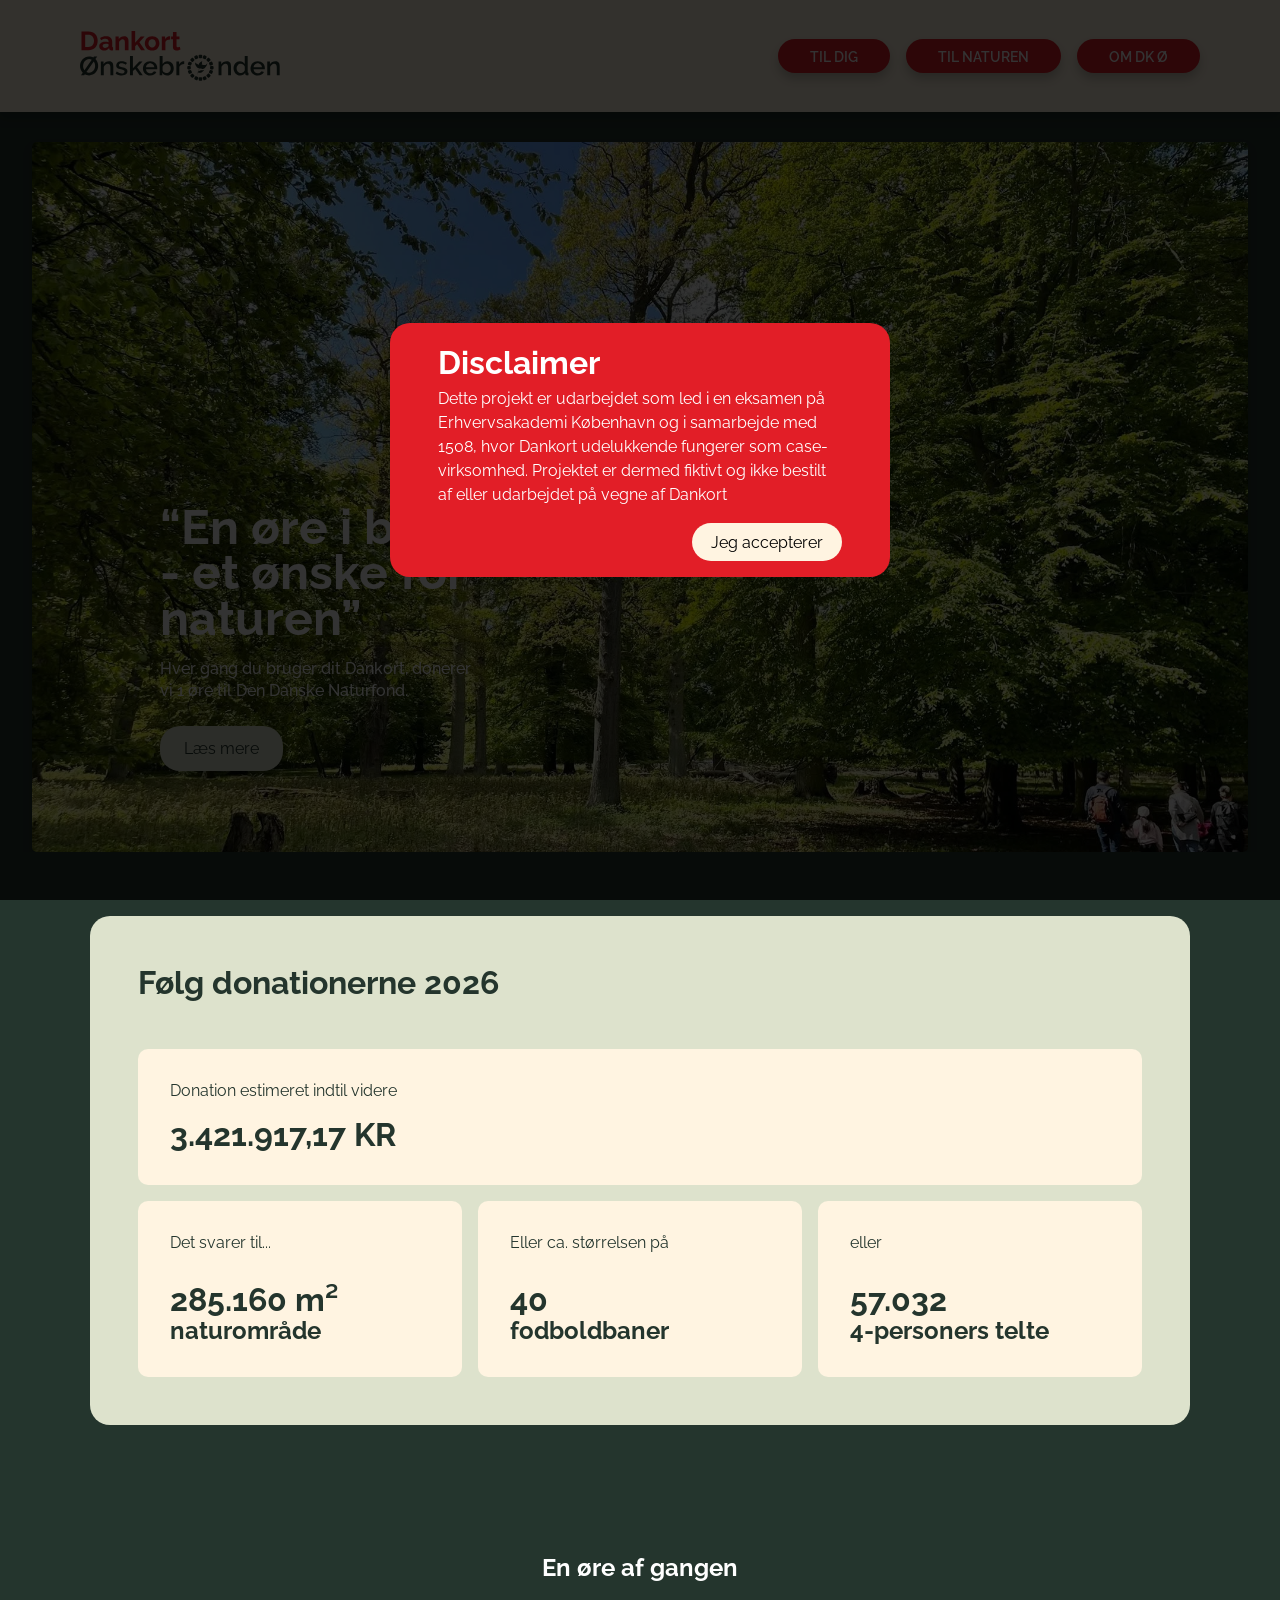
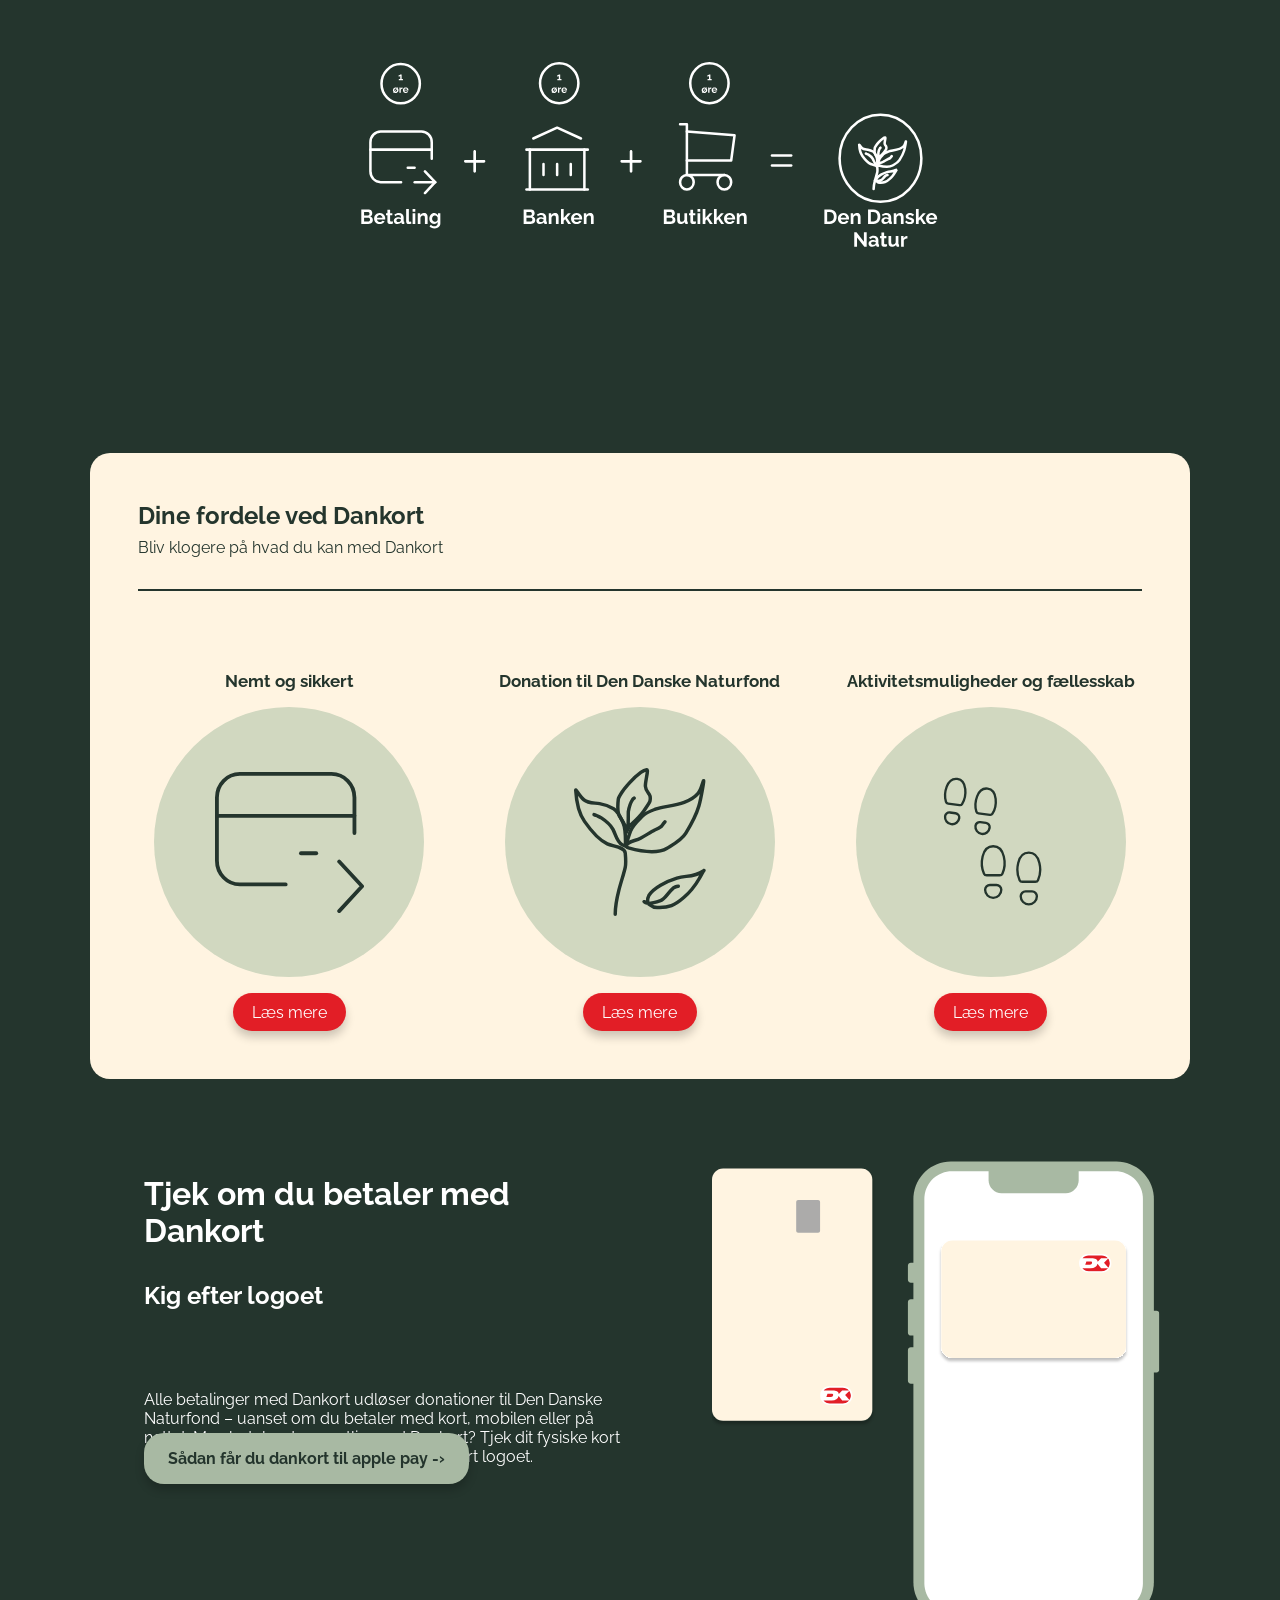
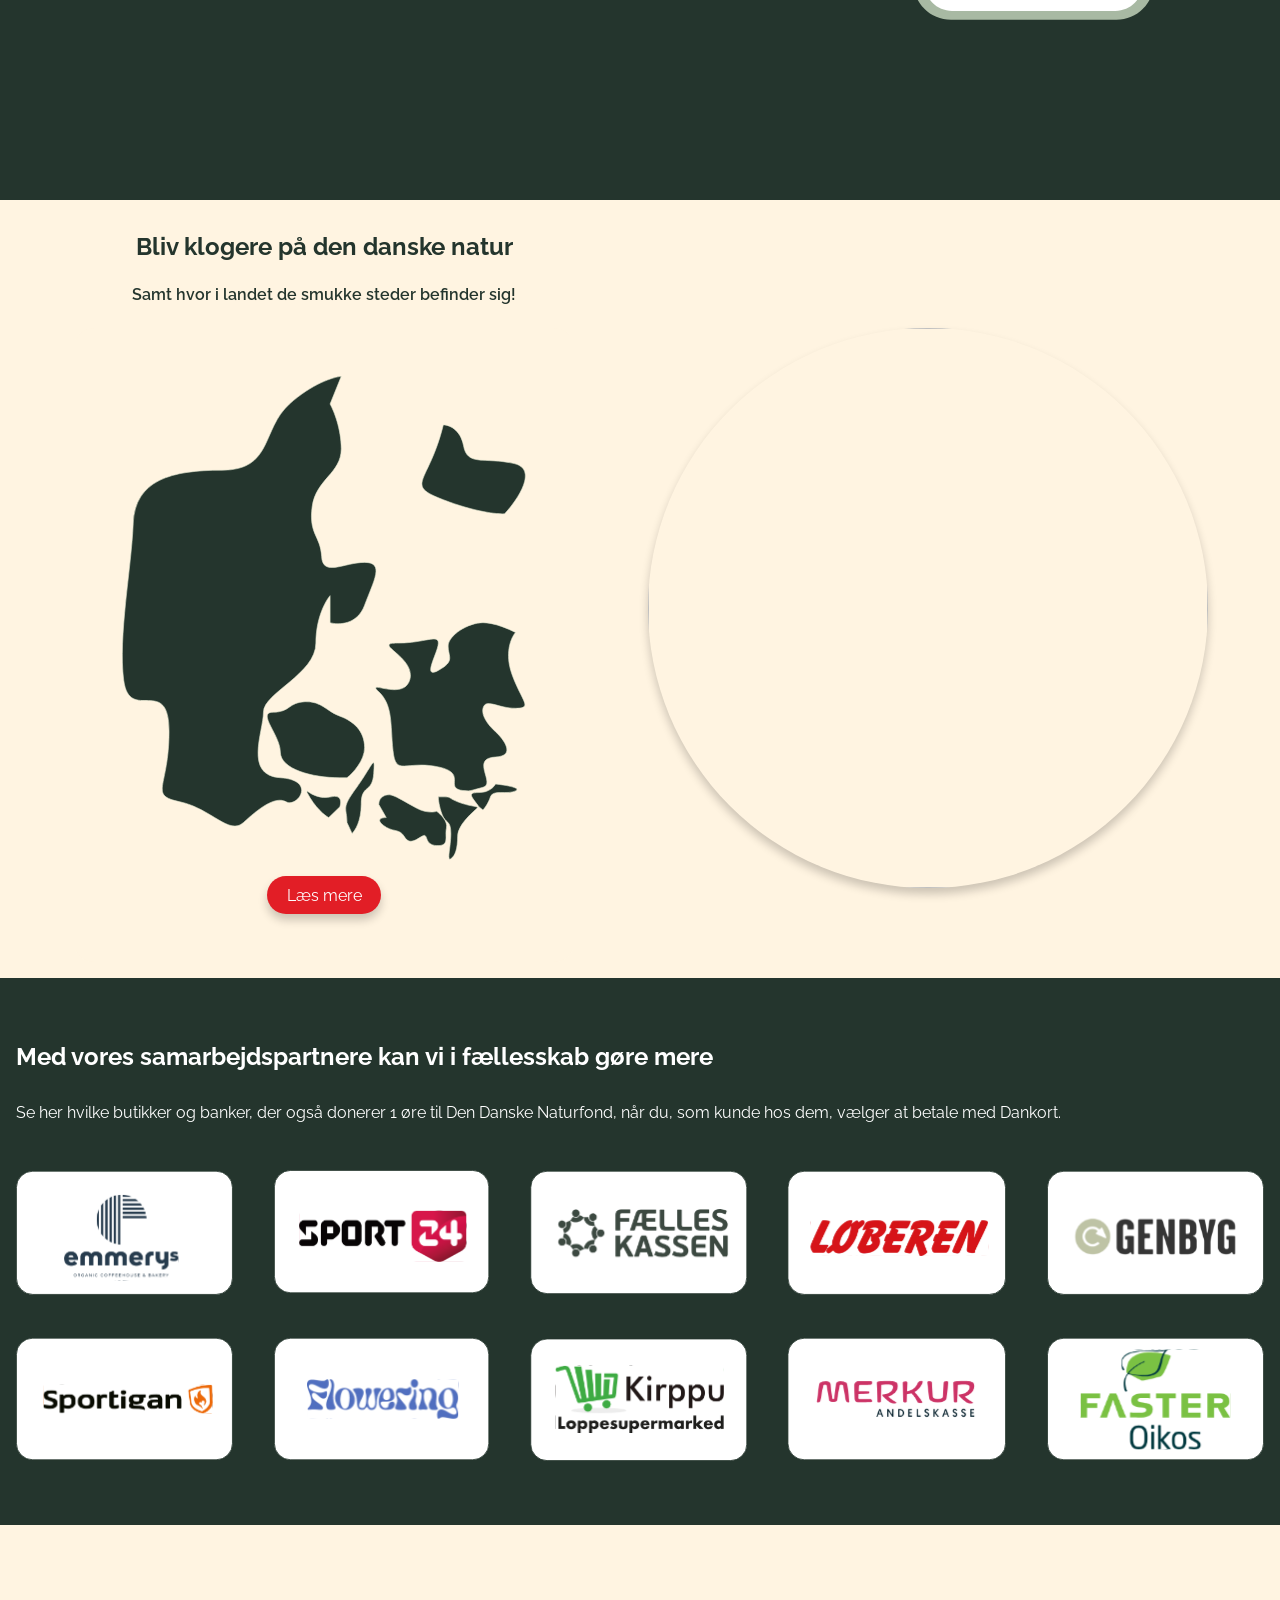
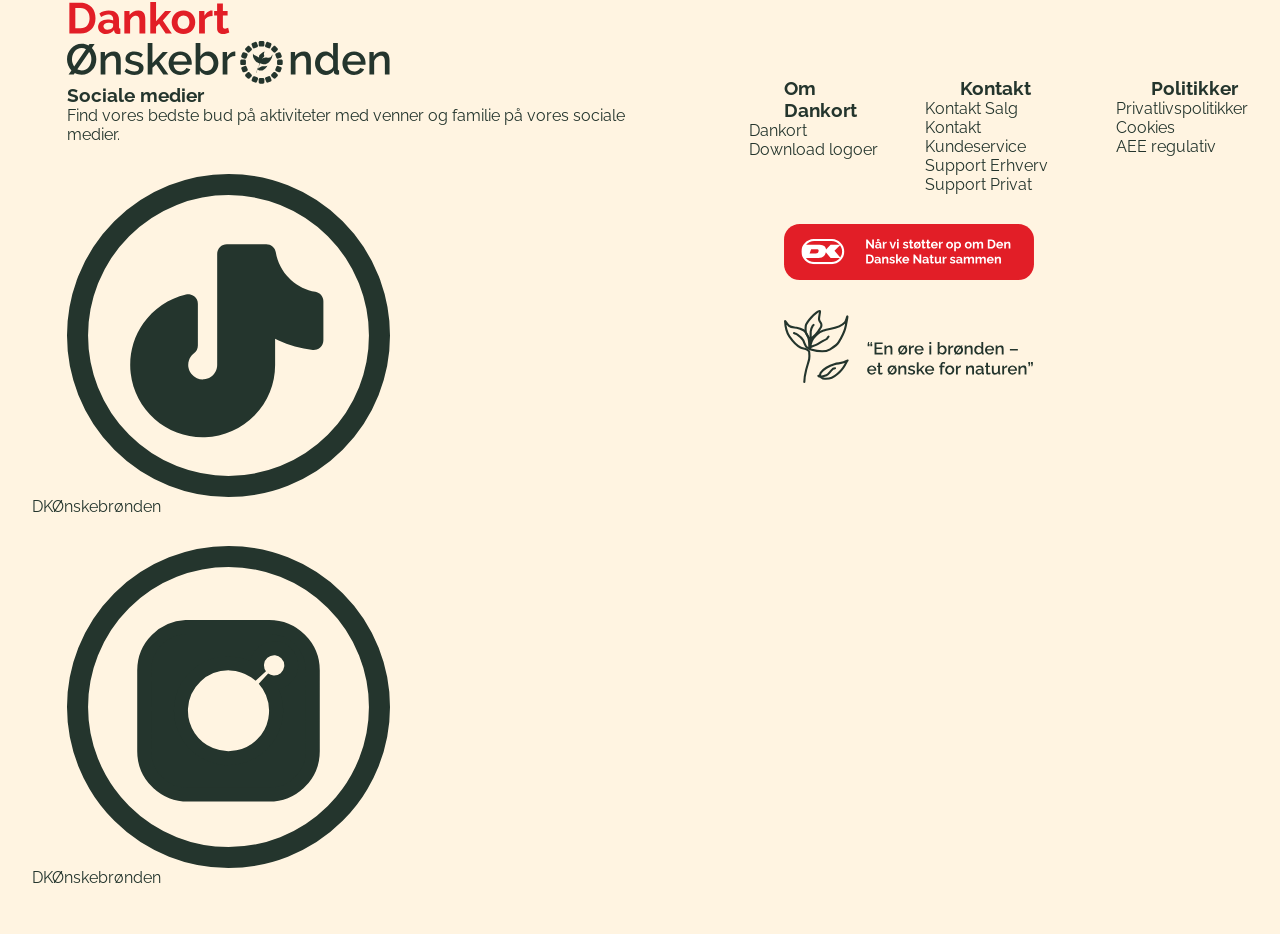
==== index.html @ b08ab314 "rootret" ====
<!DOCTYPE html>
<html lang="da">

<head>
    <meta charset="UTF-8">
    <meta name="viewport" content="width=device-width, initial-scale=1.0">
    <title>Dankort Ønskebrønden</title>

    <link rel="stylesheet" href="css/global.css">
    <link rel="stylesheet" href="css/index.css">
    <link rel="stylesheet" href="css/style.css">

    <script src="js/main.js" defer></script>
    <script src="js/map.js" defer></script>
    <script src="js/donation.js" defer></script>

    <link rel="preconnect" href="https://fonts.googleapis.com">
    <link rel="preconnect" href="https://fonts.gstatic.com" crossorigin>
    <link href="https://fonts.googleapis.com/css2?family=Raleway:ital,wght@0,100..900;1,100..900&display=swap"
        rel="stylesheet">
</head>

<body>
    <header class="site-header">
        <a href="index.html" class="logo">
            <img src="img/logo.svg" alt="Dankort Øremærket">
        </a>

        <nav class="main-nav">

            <a href="til-dig.html">TIL DIG</a>
            <a href="til-naturen.html">TIL NATUREN</a>
            <a href="om-dk.html">OM DK Ø</a>
        </nav>

        <button class="burger">
            <span class="line"></span>
            <span class="line"></span>
            <span class="line"></span>
        </button>
    </header>

    <main>
        <div id="disclaimerlogin-modal">

            <div class="disclaimerlogin-modal-container">
                <h1>Disclaimer</h1>

                <p>
                    Dette projekt er udarbejdet som led i en eksamen på Erhvervsakademi København og i samarbejde med
                    1508, hvor Dankort udelukkende fungerer som case-virksomhed. Projektet er dermed fiktivt og ikke
                    bestilt af eller udarbejdet på vegne af Dankort
                </p>

                <button id="accept-btn">Jeg accepterer</button>
            </div>

        </div>
        <section class="hero">


            <section class="hero">

                <img class="hero-img" src="img/heroimg.webp" alt="Bakken">

                <div class="hero-overlay">
                    <h1>“En øre i brønden -
                        et ønske for naturen”</h1>

                    <p>
                        Hver gang du bruger dit Dankort, donerer vi 1 øre
                        til Den Danske Naturfond.
                    </p>

                    <a href="til-naturen.html" class="hero-btn">
                        Læs mere
                    </a>
                </div>

            </section>


        </section>

        <section class="donation-section">
            <div class="donation-card">
                <h2>Følg donationerne 2026</h2>

                <div class="donation-total">
                    <p>Donation estimeret indtil videre</p>
                    <strong id="donationAmount">3.047.902,49 KR</strong>
                </div>

                <div class="donation-stats">
                    <article>
                        <p>Det svarer til...</p>
                        <strong id="natureArea">253.918m²</strong>
                        <span>naturområde</span>
                    </article>

                    <article>
                        <p>Eller ca. størrelsen på</p>
                        <strong id="footballFields">36</strong>
                        <span>fodboldbaner</span>
                    </article>

                    <article>
                        <p>eller</p>
                        <strong id="tents">50.784</strong>
                        <span>4-personers telte</span>
                    </article>
                </div>
            </div>
        </section>

        <section class="koncept">

            <h1>En øre af gangen</h1>
            <div class="kredsløb">
                <img src="img/kredslob.svg" alt="">
            </div>
        </section>

        <section class="fordele">

            <div class="fordeleimg">

                <div class="fordele-top">
                    <h1>Dine fordele ved Dankort</h1>
                    <p>Bliv klogere på hvad du kan med Dankort</p>
                </div>

                <div class="line"></div>

                <div class="fordele-grid">

                    <article class="fordel-card">

                        <h2>Nemt og sikkert</h2>

                        <div class="kort">
                            <img src="img/kort.svg" alt="kort">
                        </div>

                        <a href="til-dig.html" class="fordele-btn">
                            Læs mere
                        </a>

                    </article>

                    <article class="fordel-card">

                        <h2>Donation til Den Danske Naturfond</h2>

                        <div class="kort">
                            <img src="img/plante logo.svg" alt="plante">
                        </div>

                        <a href="til-dig.html" class="fordele-btn">
                            Læs mere
                        </a>

                    </article>

                    <article class="fordel-card">

                        <h2>Aktivitetsmuligheder og fællesskab</h2>

                        <div class="kort">
                            <img src="img/fodsteps.svg" alt="fodspor">
                        </div>

                        <a href="til-dig.html" class="fordele-btn">
                            Læs mere
                        </a>

                    </article>

                </div>

            </div>

        </section>

        <section class="apple">
            <div class="apple-tekst">
                <h1>Tjek om du betaler med Dankort</h1>
                <h2>Kig efter logoet</h2>

                <p>Alle betalinger med Dankort udløser donationer til Den Danske Naturfond – uanset om du betaler med
                    kort,
                    mobilen eller
                    på nettet. Men betaler du egentlig med Dankort? Tjek dit fysiske kort og din wallet på mobilen, og
                    kig
                    efter Dankort
                    logoet.</p>
            </div>
            <div>
                <img src="img/dankort apple pay.svg" alt="hej">
            </div>

            <a href="til-dig.html#dankort-betalingskort" class="apple-btn">Sådan får du dankort til apple pay -›</a>
        </section>

        <section class="kort-sektion">
            <div>
                <h1>Bliv klogere på den danske natur</h1>
                <p>Samt hvor i landet de smukke steder
                    befinder sig!
                </p>

                <div class="dkmap">
                    <img src="img/danmarks kort.svg" alt="kort">
                    <a href="til-naturen.html" class="kort-btn">Læs mere</a>
                </div>
            </div>
            <div class="vejle">
                <img src="img/vejle.svg" alt="">
            </div>
        </section>

        <section class="partnere">


            <h1>Med vores samarbejdspartnere kan vi i fællesskab gøre mere</h1>

            <p>Se her hvilke butikker og banker, der også donerer 1 øre til Den Danske Naturfond, når du, som kunde hos
                dem, vælger at
                betale med Dankort.</p>

            <img src="img/Samarbejdspartnere.svg" alt="">
        </section>
    </main>

    <footer>
        <section class="footerindhold">

            <section class="footervenstre">
                <img src="img/logo.svg" alt="logo">

                <h3>Sociale medier</h3>
                <p>Find vores bedste bud på aktiviteter med venner og familie på vores sociale medier.
                </p>

                <div class="socials">
                    <div>
                        <a href="https://www.instagram.com/dankort.danmark/"> <img src="img/tiktokikon.svg"
                                alt="tiktok">
                            DKØnskebrønden</a>
                    </div>
                    <div>
                        <a href="https://www.instagram.com/dankort.danmark/"> <img src="img/instagramikon.svg"
                                alt="instagramikon">
                            DKØnskebrønden</a>
                    </div>

            </section>
            <section class="footerhoejre">

                <div class="kontakt-osv">

                    <div>
                        <h3>Om Dankort</h3>
                        <ul>
                            <li><a href="https://dankort.dk/dankort"> Dankort</a></li>
                            <li><a href="https://dankort.dk/logo-og-billeder"> Download logoer</a></li>
                        </ul>
                    </div>


                    <div>
                        <h3>Kontakt</h3>
                        <ul>
                            <li><a href="https://dankort.dk/kontakt-salg">Kontakt Salg</a></li>
                            <li><a href="https://dankort.dk/kontakt-erhverv"> Kontakt Kundeservice</a></li>
                            <li><a href="https://dankort.dk/support-erhverv"> Support Erhverv</a></li>
                            <li><a href="https://dankort.dk/support-privat"> Support Privat</a></li>
                    </div>

                    <div>
                        <h3>Politikker</h3>
                        <ul>
                            <li><a
                                    href="https://www.nets.eu/GDPR/Pages/Privacy-notice-for-nets.aspx?__hstc=79159691.8961f7ca1b3d0ec28f29c57cde92893a.1777811143345.1779615781369.1779656944202.7&__hssc=79159691.1.1779656944202&__hsfp=07e37af9b1e8bc5563ba94b3eae5112c">Privatlivspolitikker</a>
                            </li>
                            <li><a
                                    href="https://www.nets.eu/dk-da/Pages/cookie-policy.aspx?__hstc=79159691.8961f7ca1b3d0ec28f29c57cde92893a.1777811143345.1779615781369.1779656944202.7&__hssc=79159691.2.1779656944202&__hsfp=925c390904380e9e314cdab41bde63af">Cookies</a>
                            </li>
                            <li><a
                                    href="https://support.nets.eu/da-DK/article/general-nexi-group-statement?__hstc=79159691.8961f7ca1b3d0ec28f29c57cde92893a.1777811143345.1779615781369.1779656944202.7&__hssc=79159691.2.1779656944202&__hsfp=925c390904380e9e314cdab41bde63af">
                                    AEE regulativ</a></li>
                        </ul>
                    </div>

                </div>
                <div>
                    <img src="img/dankortmærke.svg" alt="dankortmærke">
                </div>
                <div class="dkø-slogan">
                    <img src="img/ønskebrøndslogan.svg" alt="ønskebrøndslogan">
                </div>
            </section>
        </section>
    </footer>

</body>
---- css/global.css ----
/****** mobile first header **********/

.site-header {
  position: sticky;
  top: 0;
  z-index: 1000;

  min-height: 90px;
  padding: 1rem 1.2rem;

  display: flex;
  justify-content: space-between;
  align-items: center;

  background-color: var(--secondary-color1);
  box-shadow: var(--box-shadow-cta);
}

.logo img {
  width: 160px;
}

.main-nav {
  display: none;
}

.burger {
  display: block;
  width: 32px;
  cursor: pointer;
}

.burger .line {
  display: block;
  width: 120%;
  height: 5px;
  border-radius: 5px;
  background-color: var(--accent-color1);
  margin-bottom: 8px;
  box-shadow: var(--box-shadow-cta);
}

section {
  min-height: 40vh;
  padding: 15px 16px;
}

.menu {
  display: none;
}
.burger {
  display: block;
  background-color: transparent;
  border: 0;
}

.burger.active .line:nth-child(1) {
  transform: rotate(45deg) translate(5px, 5px);
  transition: 0.2s linear;
}

.burger.active .line:nth-child(2) {
  opacity: 0;
  transition: 0.15s linear;
}

.burger.active .line:nth-child(3) {
  transform: rotate(-45deg) translate(12px, -13px);
  transition: 0.2s linear;
}

.main-nav.active {
  display: flex;
  flex-direction: column;

  position: absolute;
  top: 90px;
  left: 0;

  width: 100%;
  padding: 1.5rem;

  background-color: #fff4e1;
  gap: 1rem;

  z-index: 999;
}

.main-nav.active a {
  text-align: center;
  padding: 0.9rem 2rem;
  border-radius: var(--border-radius-cta);
  background-color: var(--accent-color1);
  color: var(--accent-color2);
  text-decoration: none;
  font-family: var(--font-family);
  font-weight: var(--h2-font-weight);
}
.main-nav.active a:hover {
  background-color: var(--accent-color1);
  transform: translateY(-2px);
  box-shadow: var(--box-shadow-cta);
}

.menu li:hover {
  transform: scale(1.05); /* Gør billedet lidt større */
  box-shadow: 0 4px 15px rgba(0, 0, 0, 0.3); /* Skyggeeffekt */
}

/* Disclaimer modal */
#disclaimerlogin-modal {
  background: rgba(0, 0, 0, 0.8);
  position: fixed;
  inset: 0;
  display: flex;
  justify-content: center;
  align-items: center;

  z-index: 9999;
}

.disclaimerlogin-modal-container {
  max-width: 500px;
  margin: 15rem auto;
  padding: 1rem 3rem;

  font-family: var(--font-family);
  font-size: var(--paragraph-font-size);
  background: var(--accent-color1);
  color: var(--accent-color2);

  border-radius: 20px;
  width: 80%;
  height: auto;
  line-height: 1.5;
}

/* accepter cta */
#accept-btn {
  margin: 1rem auto 0 auto;
  padding: 0.6rem 1.2rem;
  font-weight: var(--cta-font);
  justify-content: center;
  align-items: center;
  float: right;

  font-family: var(--font-family);
  font-size: var(--paragraph-font-size);
  background-color: var(--secondary-color1);
  color: #000000;

  border: none;
  border-radius: var(--border-radius-cta);
}

#accept-btn:hover,
#accept-btn:focus {
  transform: translateY(-2px);
  text-decoration: none;
  cursor: pointer;
}

/***************FOOTER*********************/

.footerindhold {
  display: flex;
  flex-direction: column;
  gap: 40px;
  background-color: var(--secondary-color1);
  color: var(--primary-color);
  padding: 2rem 1rem;
  font-family: var(--font-family);
}

.footerindhold h3 {
  margin-left: 35px;
}
.footerindhold p {
  margin-left: 35px;
}

.footerindhold a {
  color: var(--primary-color);
  text-decoration: none;
}

.footerindhold a:hover {
  text-decoration: underline;
}
.footerindhold li {
  list-style: none;
}

.footerindhold img {
  max-width: 50%;
  height: auto;
  margin-left: 35px;
  margin-top: 30px;
}

.socials {
  display: block;
}

/********desktop header***********/

@media (min-width: 840px) {
  .site-header {
    height: 7rem;
    padding: 0 5rem;
  }

  .logo img {
    width: 200px;
  }

  .burger {
    display: none;
  }

  .main-nav {
    display: flex;
    gap: 1rem;
  }

  .main-nav a {
    padding: 0.6em 2rem;
    border-radius: 999px;
    background-color: var(--accent-color1);
    color: var(--accent-color2);
    text-decoration: none;
    font-size: 0.9rem;
    font-family: var(--font-family);
    font-weight: 600;

    box-shadow: var(--box-shadow-cta);

    transition: 0.2s ease;
  }

  .main-nav a:hover {
    background-color: var(--accent-color1);
    transform: translateY(-2px);
    box-shadow: 0px 12px 20px rgba(0, 0, 0, 0.22);
  }

  .footerindhold {
    flex-direction: row;
    justify-content: space-between;
    align-items: flex-start;
  }

  .kontakt-osv {
    margin-top: 105px;
    display: flex;
    gap: 2rem;
  }
  .footer-venstre,
  .footer-hoejre {
    width: 48%;
  }
}
---- css/index.css ----
/************ Reset **************/

* {
  margin: 0;
  padding: 0;
  box-sizing: border-box;
}

img {
  width: 100%;
  height: auto;
  display: block;
}

/************ HERO MOBIL **************/

.hero {
  position: relative;

  background-color: var(--primary-color);

  height: 65vh;

  overflow: hidden;
}

/* mørkt overlay ovenpå billedet */

.hero::after {
  content: "";

  position: absolute;
  inset: 0;

  z-index: 1;
}

/* hero billede */

.hero-img {
  width: 100%;
  height: 100%;
  box-shadow: var(--box-shadow-cta);
  object-fit: cover;
  border-radius: 5px;
}

/* tekst ovenpå billedet */

.hero-overlay {
  position: absolute;

  left: 1.5rem;
  right: 1.5rem;
  bottom: 2rem;

  z-index: 2;

  color: var(--accent-color2);

  font-family: var(--font-family);
}

/* overskrift */

.hero-overlay h1 {
  box-shadow: var(--box-shadow-cta);
  font-size: 2.5rem;

  line-height: 0.95;

  margin-bottom: 1rem;
  margin-left: 1rem;

  max-width: 400px;
}

/* tekst */

.hero-overlay p {
  box-shadow: var(--box-shadow-cta);
  font-size: 1rem;
  font-weight: var(--font-weight-cta);

  line-height: 1.4;

  max-width: 320px;

  margin-bottom: 1.5rem;
  margin-left: 1rem;
}

/* knap */

.hero-btn {
  margin-left: 1rem;
  display: inline-block;

  padding: 0.8rem 1.5rem;

  background-color: var(--secondary-color2);
  color: var(--primary-color);

  border-radius: 20px;

  text-decoration: none;
  font-weight: var(--font-weight);
  font-size: 1rem;
  box-shadow: var(--box-shadow-cta);

  transition: 0.2s ease;
}

.hero-btn:hover {
  transform: var(--transform-hover);
  box-shadow: var(--box-shadow-cta);
}

/*********donation*******/

.donation-section {
  background-color: #24352d;
  padding: 4rem 1rem;
}

.donation-card {
  max-width: 1100px;
  margin: 0 auto;
  padding: 3rem;
  border-radius: 20px;
  background-color: #dde2cc;
  color: #24352d;
}

.donation-card h2 {
  font-family: var(--font-family);
  font-size: 2rem;
  margin-bottom: 3rem;
}

.donation-total {
  font-family: "Raleway", sans-serif;
  background-color: #fff4e1;
  border-radius: 10px;
  padding: 2rem;
  margin-bottom: 1rem;
}

.donation-total strong {
  font-family: "Raleway", sans-serif;
  font-variant-numeric: tabular-nums;
  display: block;
  margin-top: 1rem;
  font-size: 2rem;
}

.donation-stats {
  font-family: "Raleway", sans-serif;
  display: grid;
  gap: 1rem;
}

.donation-stats article {
  background-color: #fff4e1;
  border-radius: 10px;
  padding: 2rem;
}

.donation-stats strong {
  font-family: "Raleway", sans-serif;
  display: block;
  margin-top: 2rem;
  font-size: 2rem;
  line-height: 1;
}

.donation-stats span {
  display: block;
  font-size: 1.5rem;
  font-weight: 700;
}

/*******kredsløb*******/

.koncept h1 {
  font-family: "Raleway", sans-serif;
  display: block;
  text-align: center;
  margin-bottom: 2rem;
  color: white;
}

.koncept {
  background-color: #24352d;
  padding: 4rem 1rem;
}

.kredsløb {
  max-width: 1100px;
  margin: 0 auto;
  padding: 3rem;
  border-radius: 20px;
}

/******fordele*******/

.fordele-grid {
  display: grid;
  gap: 3rem;
}

.fordele {
  background-color: #24352d;
  padding: 4rem 1rem;
}

.fordele h1 {
  font-family: "Raleway", sans-serif;
}

.fordele p {
  margin-top: 0.5rem;
  font-family: "Raleway", sans-serif;
}

.fordeleimg {
  max-width: 1100px;
  margin: 0 auto;
  padding: 3rem;
  border-radius: 20px;
  background-color: #fff4e1;
  color: #24352d;
}

.fordeleimg h2 {
  font-family: "Raleway", sans-serif;
  margin-top: 2rem;
  margin-bottom: 1rem;
  text-align: center;
}

.kort {
  width: 270px;
  height: 270px;

  border-radius: 50%;

  background-color: #d1d8c0;

  display: flex;
  justify-content: center;
  align-items: center;
  margin: 0 auto;

  overflow: hidden;
}

.kort img {
  width: 55%;
  height: 55%;

  object-fit: contain;
}

.fordele-btn {
  font-family: "Raleway", sans-serif;
  display: flex;

  justify-content: center;
  align-items: center;

  width: fit-content;

  margin: 1rem auto 0 auto;

  padding: 0.6rem 1.2rem;
  font-weight: var(--font-weight);
  background-color: #e21e26;
  color: white;

  border-radius: 20px;
  text-decoration: none;

  box-shadow: 0px 6px 10px rgba(0, 0, 0, 0.2);
  transition: 0.2s ease;
}
.fordele-btn:hover {
  transform: translateY(-2px);
  box-shadow: var(--box-shadow-cta);
}

/*********kort************/

.kort-sektion {
  background-color: #24352d;
  padding: 4rem 1rem;
}

.kort-sektion h1 {
  font-family: "Raleway", sans-serif;
  color: white;
  text-align: center;
  margin-top: 1rem;
  margin-bottom: 1.5rem;
}

.kort-sektion p {
  font-family: "Raleway", sans-serif;
  color: white;
  text-align: center;
  margin-top: 1rem;
  margin-bottom: 1.5rem;
  font-weight: 600;
}

.dkmap {
  max-width: 1100px;
  margin: 0 auto;
  padding: 3rem;
  border-radius: 20px;
  background-color: var(--secondary-color1);
  color: var(--primary-color);
}

.vejle img {
  display: none;
}

.kort-btn {
  font-family: "Raleway", sans-serif;
  display: flex;

  justify-content: center;
  align-items: center;

  width: fit-content;

  margin: 1rem auto 0 auto;

  padding: 0.6rem 1.2rem;
  background-color: #e21e26;
  color: white;

  border-radius: 20px;
  text-decoration: none;

  box-shadow: 0px 6px 10px rgba(0, 0, 0, 0.2);
  transition: 0.2s ease;
}

.kort-btn:hover {
  transform: translateY(-2px);
  box-shadow: var(--box-shadow-cta);
}

.dkmap img {
  size: 80%;
}

/**********apple*********/

.apple {
  background-color: #24352d;
  padding: 4rem 1rem;
}

.apple h1 {
  font-family: "Raleway", sans-serif;
  color: white;
  text-align: center;
  margin-top: 1rem;
  margin-bottom: 1rem;
}

.apple h2 {
  font-family: "Raleway", sans-serif;
  color: white;
  text-align: center;
  margin-top: 1rem;
  margin-bottom: 1.5rem;
}

.apple p {
  font-family: "Raleway", sans-serif;
  color: white;
  text-align: left;
  margin-top: 1rem;
  margin-bottom: 1.5rem;
}

.apple img {
  width: 80%;
  height: auto;
  display: block;
  margin-left: 3.5rem;
  margin-bottom: 2rem;
}

.apple-btn {
  font-family: "Raleway", sans-serif;
  display: flex;

  justify-content: center;
  align-items: center;

  width: fit-content;
  margin: 1rem auto 0 auto;

  padding: 0.6rem 1.2rem;

  background-color: #a8b9a3;
  color: var(--primary-color);
  font-weight: bold;

  border-radius: 20px;
  text-decoration: none;

  box-shadow: 0px 6px 10px rgba(0, 0, 0, 0.2);
  transition: 0.2s ease;
}

.apple-btn:hover {
  transform: translateY(-2px);
  box-shadow: var(--box-shadow-cta);
}

/******samarbejdspartnere**********/

.partnere {
  background-color: #24352d;
  padding: 4rem 1rem;
}

.partnere h1 {
  color: white;
  font-family: "Raleway", sans-serif;
  text-align: left;
}

.partnere p {
  color: white;
  font-family: "Raleway", sans-serif;
  text-align: left;
  margin-top: 2rem;
}

.partnere img {
  margin-top: 3rem;
}

/************ Hero Desktop **************/

@media (min-width: 840px) {
  .hero {
    height: calc(100vh - 10rem);
  }

  .hero-overlay {
    left: 8rem;
    bottom: 6rem;
    max-width: 520px;
  }

  .hero-overlay h1 {
    font-size: 3rem;
    max-width: 450;
  }

  .donation-stats {
    grid-template-columns: repeat(3, 1fr);
  }

  /*******kredsløb desktop*******/

  .kredsløb img {
    margin-left: 13rem;
    width: 60%;
    height: auto;
    display: block;
  }

  /******fordele deksktop******/

  .fordele-grid {
    grid-template-columns: repeat(3, 1fr);
  }

  .fordel-card {
    display: flex;
    flex-direction: column;
  }

  .line {
    width: 100%;
    height: 2px;
    background-color: #24352d;
    margin: 2rem 0 3rem;
  }

  .fordeleimg h2 {
    font-family: "Raleway", sans-serif;
    margin-top: 2rem;
    margin-bottom: 1rem;
    text-align: center;
    font-size: 17px;
  }

  /***********kort-sektion-desk************/

  .kort-sektion {
    background-color: #fff4e1;
    padding: 1rem;
    display: grid;
    grid-template-columns: 1fr 1fr;
    gap: 1rem;
  }

  .kort-sektion h1 {
    color: #24352d;
  }

  .kort-sektion p {
    color: #24352d;
  }

  .dkmap {
    max-width: 500px;
    margin: 0 auto;
    padding: 3rem;
    border-radius: 20px;
    background-color: #fff4e1;
    color: #24352d;
  }

  .dkmap img {
    size: 80%;
  }

  .vejle {
    width: 560px;
    height: 560px;
    border-radius: 50%;
    overflow: hidden;
    margin-top: 7rem;
    box-shadow: 0px 6px 10px rgba(0, 0, 0, 0.2);
  }

  .vejle img {
    display: block;
    width: 100%;
    height: 100%;
    object-fit: cover;
  }

  /******apple*******/

  .apple {
    padding: 1rem 4rem;
    min-height: auto;
  }

  .apple {
    display: grid;
    grid-template-columns: 1fr 1fr;
    gap: 2rem;
    align-items: start;
  }

  .apple-tekst {
    display: flex;
    flex-direction: column;
    justify-content: flex-start;
    max-width: 550px;
    margin-left: 5rem;
  }

  .apple h1,
  .apple h2 {
    text-align: left;
  }

  .apple h1 {
    font-size: 2rem;
  }

  .apple h2 {
    margin-bottom: 4rem;
  }

  .apple p {
    text-align: left;
  }

  .apple img {
    width: 80%;
    max-width: 700px;
  }

  .apple-btn {
    position: relative;
    bottom: 300px;
    margin-top: 3rem;
    margin-left: 5rem;
    padding: 1rem 1.5rem;
    min-width: 320px;
  }
}
---- css/style.css ----
:root {
  /****** Colors  ******/
  --primary-color: #24352d;
  --secondary-color1: #fff4e1;
  --secondary-color2: #dde2cc;
  --accent-color1: #e21e27;
  --accent-color2: #ffffff;

  /****** Typography  ******/
  /*font*/
  --font-family: "raleway", sans-serif;

  /*sizes*/
  --h1-font-size: 48px;
  --h2-font-size: 32px;
  --h3-font-size: 24px;
  --h4-font-size: 19px;
  --paragraph-font-size: 16px;
  --imagetext-font-size: 14px;

  /*weights*/
  --h1-font-weight: 700;
  --h2-font-weight: 600;
  --h3-font-weight: 500;
  --h4-font-weight: 500;
  --paragraph-font-weight: 400;
  --imagetext-font-weight: 300;

  /*spacing*/
  --line-height: 1.5;

  /************************************* STANDARD BUTTON ELEMENTS **************************************************/
  --display-cta: inline-block;
  --margin-top-cta: 1rem;
  --padding-cta: 6rem 1.2rem;
  --border-radius-cta: 20px;
  --text-decoration-cta: none;

  --box-shadow-cta: 0px 6px 10px rgba(0, 0, 0, 0.2);
  --transition-cta: all 0.2s ease;
  --allign-self-cta: flex-start;
  --font-weight-cta: 500;

  /****************************************** BUTTON STYLES ************************************************/

  /*************** Læs mere knap, Se mere knap, Her knap røde *******************/
  --button-bg-color1: #e21e26;
  --button-text-color1: #ffffff;

  /*Hover effects*/
  --hover-color: #e21e26;
  --hover-bg-color: #fff4e1;
  --hover-duration: 0.3s;

  /*******************Dankort knapper lysegrønne *******************/
  --button-bg-color2: #dde2cc;
  --button-text-color2: #24352d;

  /*Hover effects*/
  --transform-hover: translateY(-2px);
  --cta-box-shadow: 0px 12px 20px rgba(0, 0, 0, 0.22);

  /*******************læs mere her knap 1 mørkegrøn *******************/
  --button-bg-color2: #24352d;
  --button-text-color2: #dde2cc;

  /*Hover effects*/
  --transform-hover: translateY(-2px);
  --cta-box-shadow: 0px 12px 20px rgba(0, 0, 0, 0.22);

  /*******************læs mere her knap 2 lysgrøn *******************/
  --button-bg-color3: #dde2cc;
  --button-text-color3: #24352d;

  /*Hover effects*/
  --transform-hover: translateY(-2px);
  --cta-box-shadow: 0px 12px 20px rgba(0, 0, 0, 0.22);
}
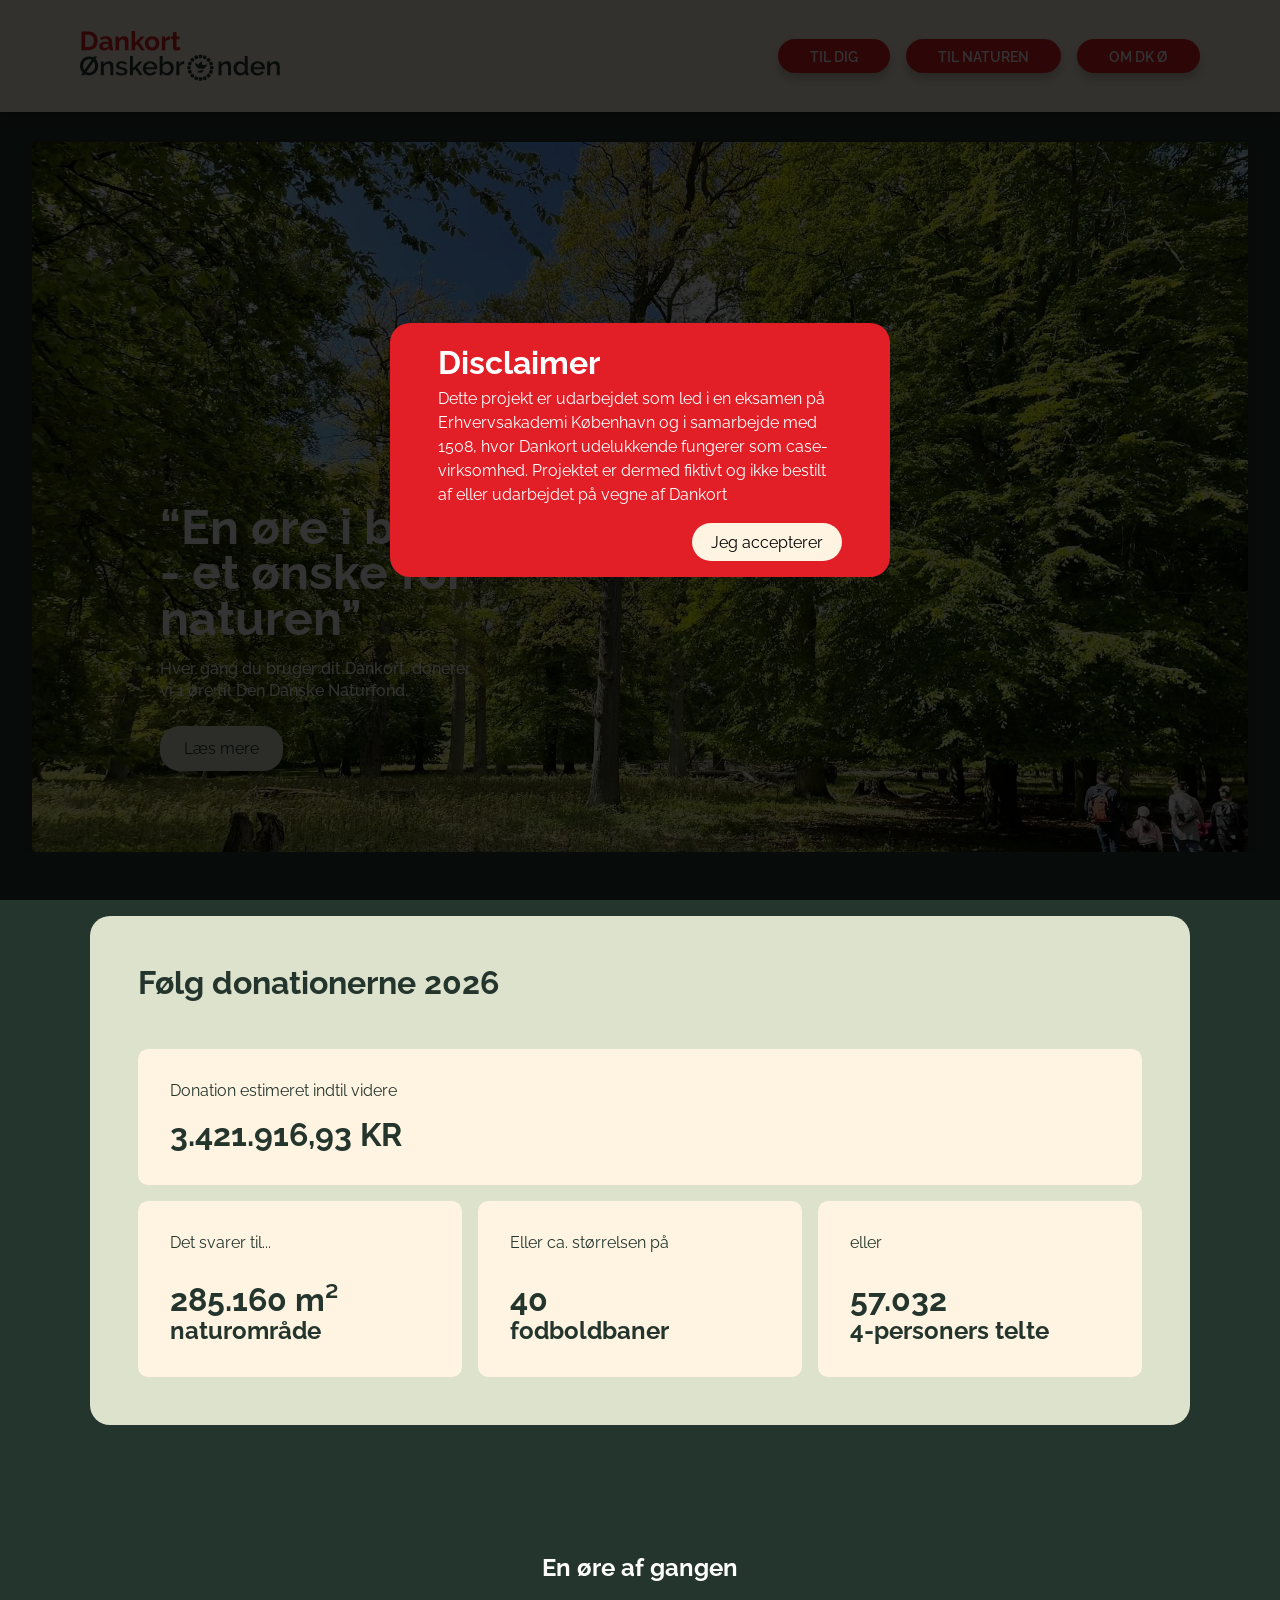
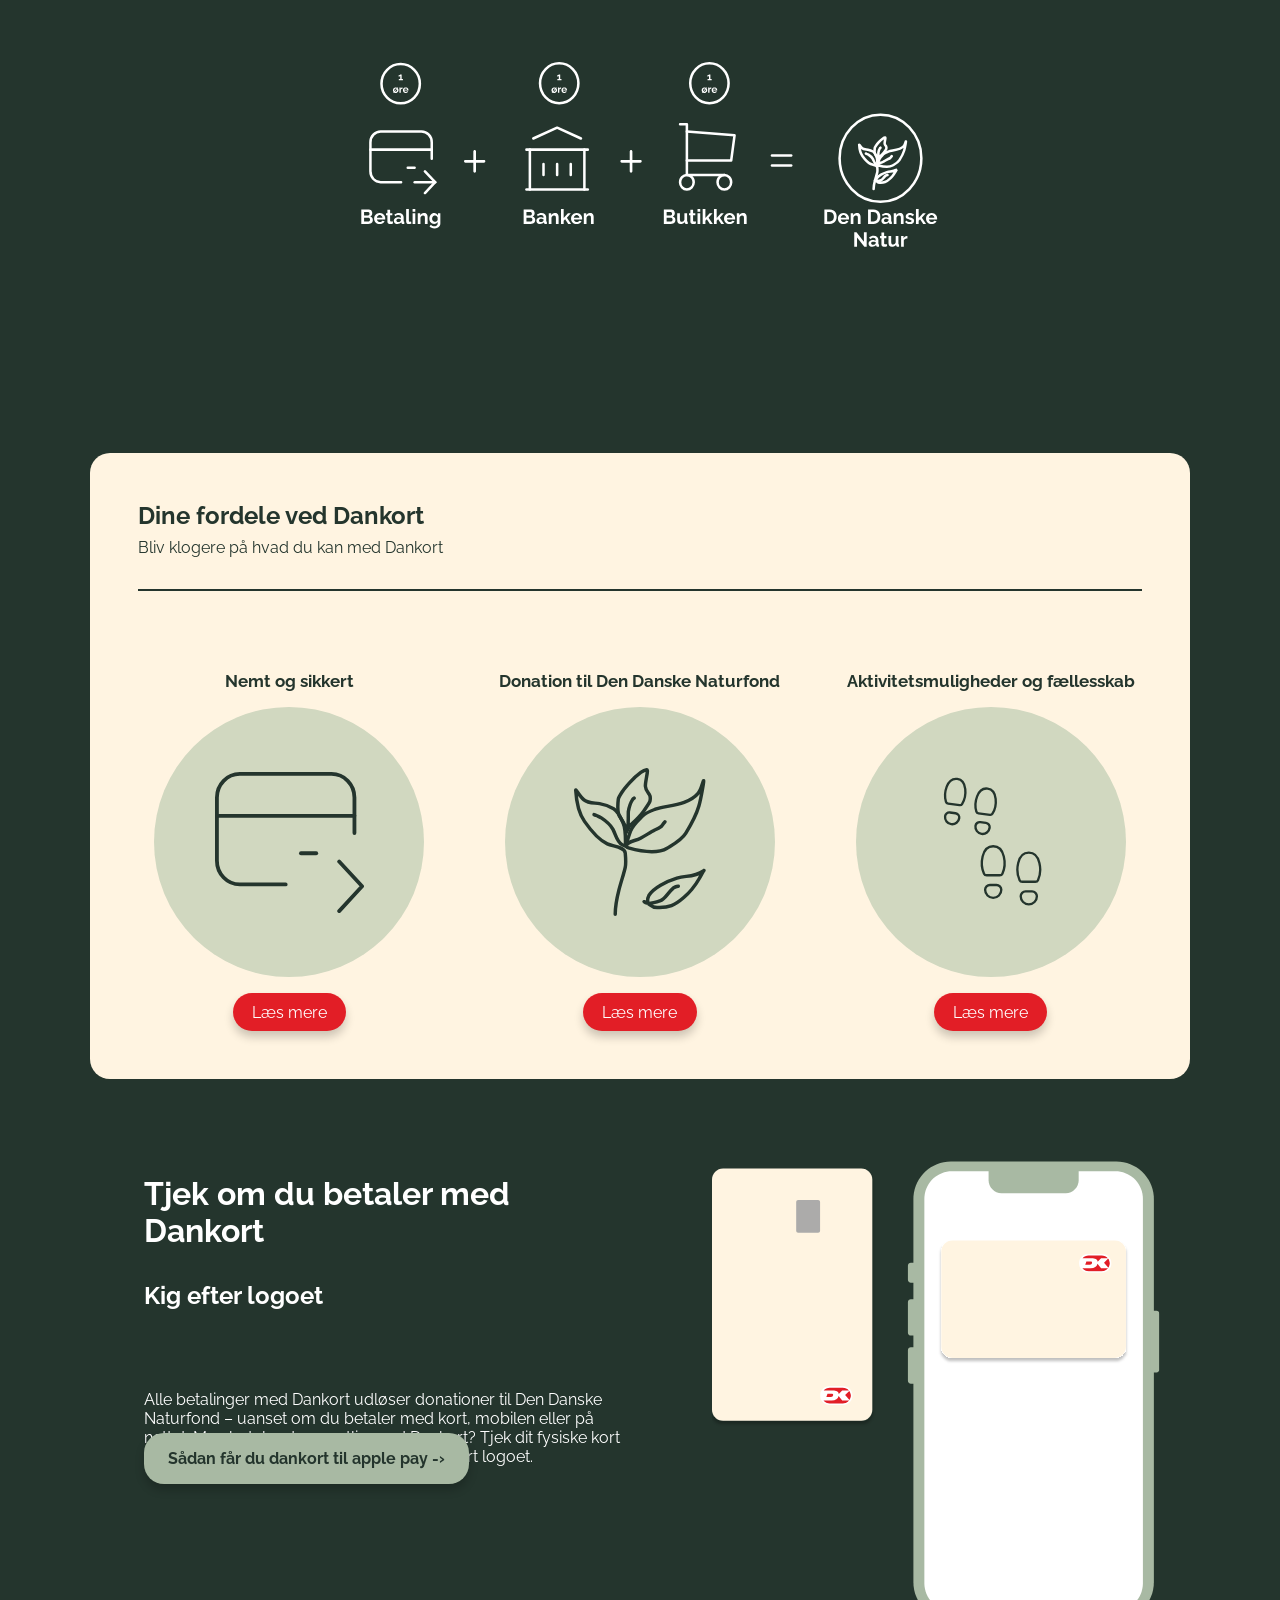
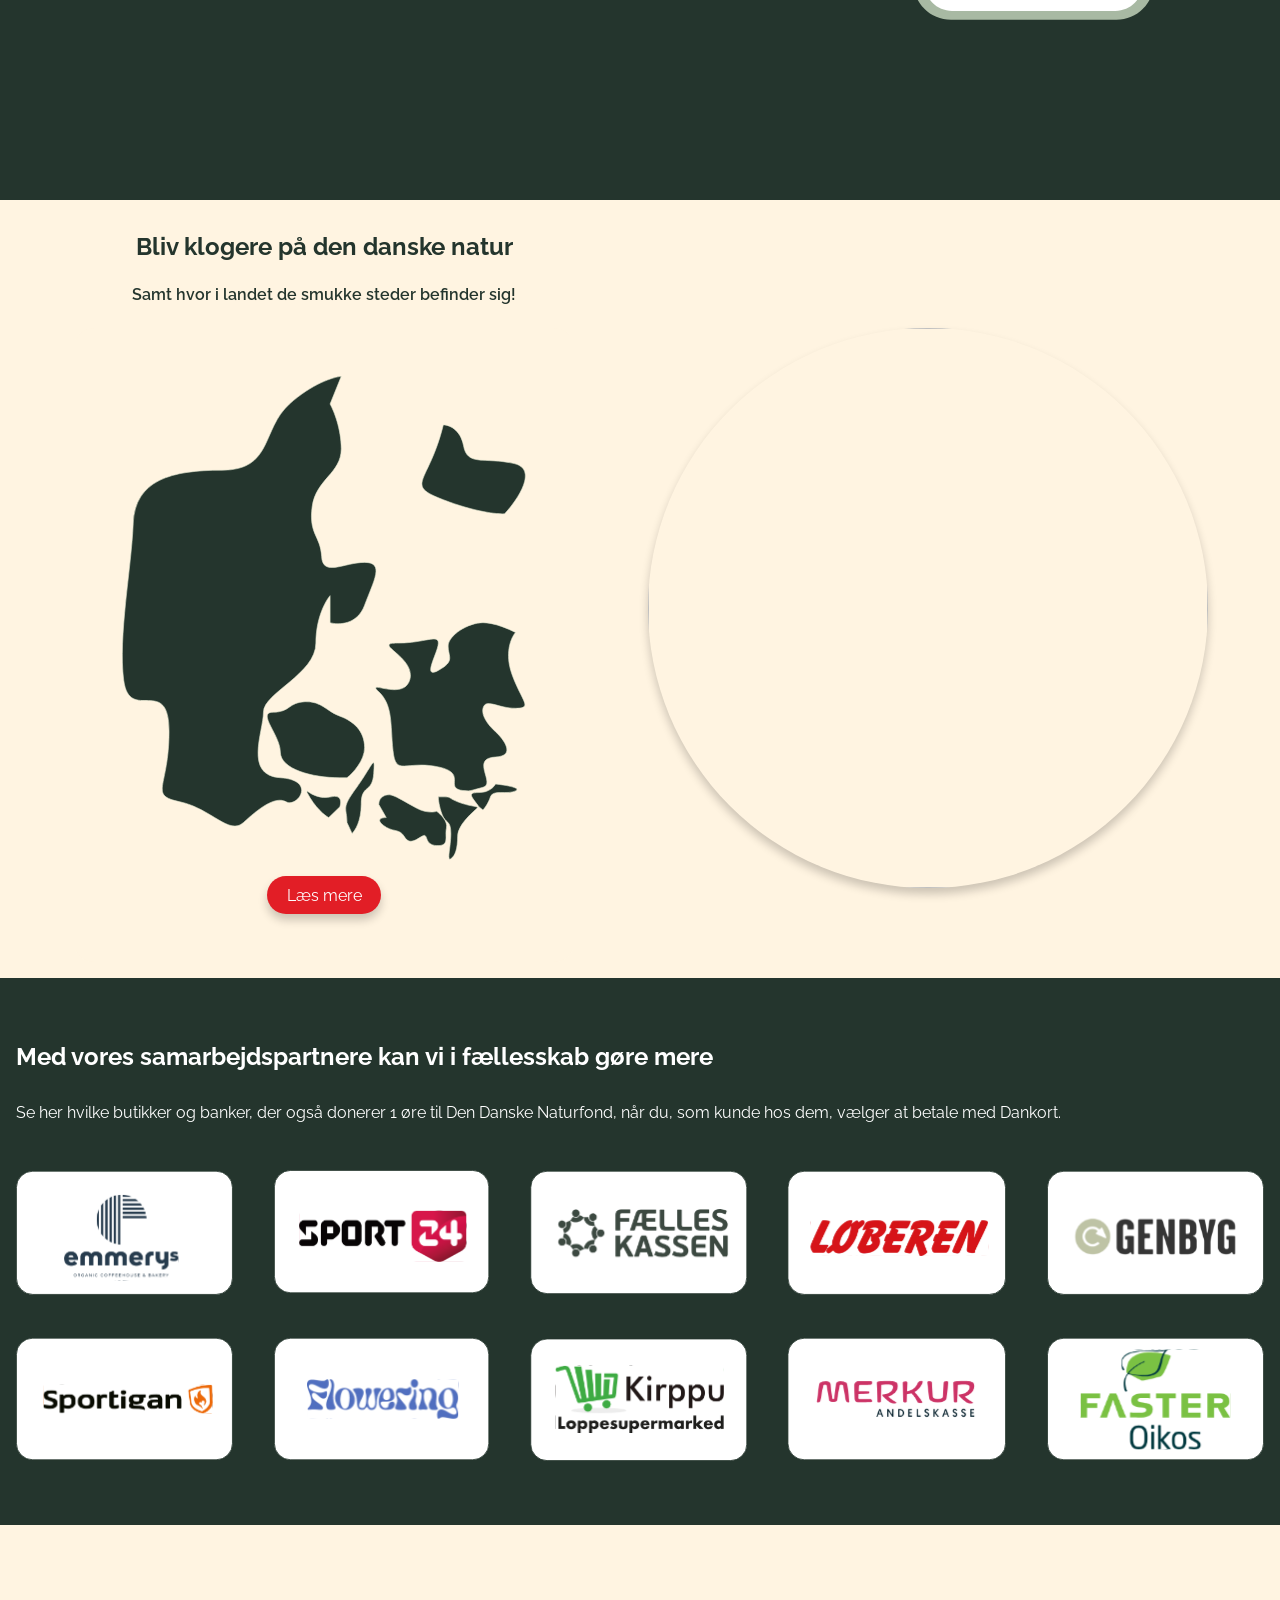
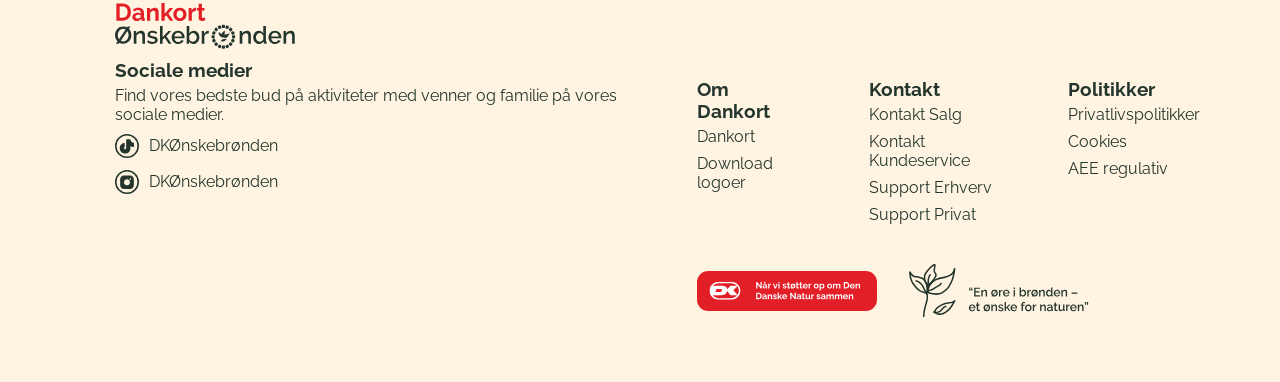
==== commit 597444dd: "Merge pull request #30 from victorhappe/rootfixes rootret" ====
--- a/index.html
+++ b/index.html
@@ -236,71 +236,65 @@
         <section class="footerindhold">
 
             <section class="footervenstre">
-                <img src="img/logo.svg" alt="logo">
+                <img class="footer-logo" src="img/logo.svg" alt="logo">
 
                 <h3>Sociale medier</h3>
-                <p>Find vores bedste bud på aktiviteter med venner og familie på vores sociale medier.
-                </p>
+                <p>Find vores bedste bud på aktiviteter med venner og familie på vores sociale medier.</p>
 
                 <div class="socials">
-                    <div>
-                        <a href="https://www.instagram.com/dankort.danmark/"> <img src="img/tiktokikon.svg"
-                                alt="tiktok">
-                            DKØnskebrønden</a>
-                    </div>
-                    <div>
-                        <a href="https://www.instagram.com/dankort.danmark/"> <img src="img/instagramikon.svg"
-                                alt="instagramikon">
-                            DKØnskebrønden</a>
-                    </div>
-
+                    <a href="https://www.instagram.com/dankort.danmark/">
+                        <img src="img/tiktokikon.svg" alt="tiktok">
+                        DKØnskebrønden
+                    </a>
+
+                    <a href="https://www.instagram.com/dankort.danmark/">
+                        <img src="img/instagramikon.svg" alt="instagram">
+                        DKØnskebrønden
+                    </a>
+                </div>
             </section>
+
             <section class="footerhoejre">
-
                 <div class="kontakt-osv">
 
                     <div>
                         <h3>Om Dankort</h3>
                         <ul>
-                            <li><a href="https://dankort.dk/dankort"> Dankort</a></li>
-                            <li><a href="https://dankort.dk/logo-og-billeder"> Download logoer</a></li>
+                            <li><a href="https://dankort.dk/dankort">Dankort</a></li>
+                            <li><a href="https://dankort.dk/logo-og-billeder">Download logoer</a></li>
                         </ul>
                     </div>
-
 
                     <div>
                         <h3>Kontakt</h3>
                         <ul>
                             <li><a href="https://dankort.dk/kontakt-salg">Kontakt Salg</a></li>
-                            <li><a href="https://dankort.dk/kontakt-erhverv"> Kontakt Kundeservice</a></li>
-                            <li><a href="https://dankort.dk/support-erhverv"> Support Erhverv</a></li>
-                            <li><a href="https://dankort.dk/support-privat"> Support Privat</a></li>
+                            <li><a href="https://dankort.dk/kontakt-erhverv">Kontakt Kundeservice</a></li>
+                            <li><a href="https://dankort.dk/support-erhverv">Support Erhverv</a></li>
+                            <li><a href="https://dankort.dk/support-privat">Support Privat</a></li>
+                        </ul>
                     </div>
 
                     <div>
                         <h3>Politikker</h3>
                         <ul>
                             <li><a
-                                    href="https://www.nets.eu/GDPR/Pages/Privacy-notice-for-nets.aspx?__hstc=79159691.8961f7ca1b3d0ec28f29c57cde92893a.1777811143345.1779615781369.1779656944202.7&__hssc=79159691.1.1779656944202&__hsfp=07e37af9b1e8bc5563ba94b3eae5112c">Privatlivspolitikker</a>
+                                    href="https://www.nets.eu/GDPR/Pages/Privacy-notice-for-nets.aspx">Privatlivspolitikker</a>
                             </li>
-                            <li><a
-                                    href="https://www.nets.eu/dk-da/Pages/cookie-policy.aspx?__hstc=79159691.8961f7ca1b3d0ec28f29c57cde92893a.1777811143345.1779615781369.1779656944202.7&__hssc=79159691.2.1779656944202&__hsfp=925c390904380e9e314cdab41bde63af">Cookies</a>
-                            </li>
-                            <li><a
-                                    href="https://support.nets.eu/da-DK/article/general-nexi-group-statement?__hstc=79159691.8961f7ca1b3d0ec28f29c57cde92893a.1777811143345.1779615781369.1779656944202.7&__hssc=79159691.2.1779656944202&__hsfp=925c390904380e9e314cdab41bde63af">
-                                    AEE regulativ</a></li>
+                            <li><a href="https://www.nets.eu/dk-da/Pages/cookie-policy.aspx">Cookies</a></li>
+                            <li><a href="https://support.nets.eu/da-DK/article/general-nexi-group-statement">AEE
+                                    regulativ</a></li>
                         </ul>
                     </div>
 
                 </div>
-                <div>
-                    <img src="img/dankortmærke.svg" alt="dankortmærke">
-                </div>
-                <div class="dkø-slogan">
-                    <img src="img/ønskebrøndslogan.svg" alt="ønskebrøndslogan">
+
+                <div class="footer-billeder">
+                    <img src="img/dankortmaerke.svg" alt="dankortmærke">
+                    <img src="img/onskebrondslogan.svg" alt="ønskebrøndslogan">
                 </div>
             </section>
+
         </section>
     </footer>
-
 </body>
--- a/css/global.css
+++ b/css/global.css
@@ -40,7 +40,7 @@
   box-shadow: var(--box-shadow-cta);
 }
 
-section {
+main section {
   min-height: 40vh;
   padding: 15px 16px;
 }
@@ -160,7 +160,7 @@
   cursor: pointer;
 }
 
-/***************FOOTER*********************/
+/*************** FOOTER *********************/
 
 .footerindhold {
   display: flex;
@@ -172,11 +172,29 @@
   font-family: var(--font-family);
 }
 
+.footervenstre,
+.footerhoejre {
+  width: 100%;
+}
+
 .footerindhold h3 {
   margin-left: 35px;
-}
+  margin-bottom: 5px;
+}
+
 .footerindhold p {
   margin-left: 35px;
+  margin-bottom: 10px;
+}
+
+.footerindhold ul {
+  padding-left: 35px;
+  margin: 0;
+}
+
+.footerindhold li {
+  list-style: none;
+  margin-bottom: 0.5rem;
 }
 
 .footerindhold a {
@@ -187,19 +205,44 @@
 .footerindhold a:hover {
   text-decoration: underline;
 }
-.footerindhold li {
-  list-style: none;
-}
-
-.footerindhold img {
-  max-width: 50%;
+
+.footer-logo {
+  max-width: 180px;
   height: auto;
   margin-left: 35px;
   margin-top: 30px;
+  margin-bottom: 10px;
 }
 
 .socials {
+  display: flex;
+  flex-direction: column;
+  gap: 12px;
+  margin-left: 35px;
+}
+
+.socials a {
+  display: flex;
+  align-items: center;
+  gap: 10px;
+}
+
+.socials img {
+  width: 24px;
+  height: 24px;
+  margin: 0;
+}
+
+.footer-billeder {
+  margin-left: 35px;
+  margin-top: 2rem;
+}
+
+.footer-billeder img {
+  max-width: 180px;
+  height: auto;
   display: block;
+  margin-bottom: 1rem;
 }
 
 /********desktop header***********/
@@ -255,8 +298,31 @@
     display: flex;
     gap: 2rem;
   }
-  .footer-venstre,
-  .footer-hoejre {
+
+  /*************** DESKTOP FOOTER *********************/
+
+  .footerindhold {
+    flex-direction: row;
+    justify-content: space-between;
+    align-items: flex-start;
+    padding: 3rem 5rem;
+  }
+
+  .footervenstre,
+  .footerhoejre {
     width: 48%;
   }
-}
+
+  .kontakt-osv {
+    display: flex;
+    gap: 2rem;
+    justify-content: space-between;
+  }
+
+  .footer-billeder {
+    display: flex;
+    gap: 2rem;
+    align-items: center;
+    margin-left: 35px;
+  }
+}
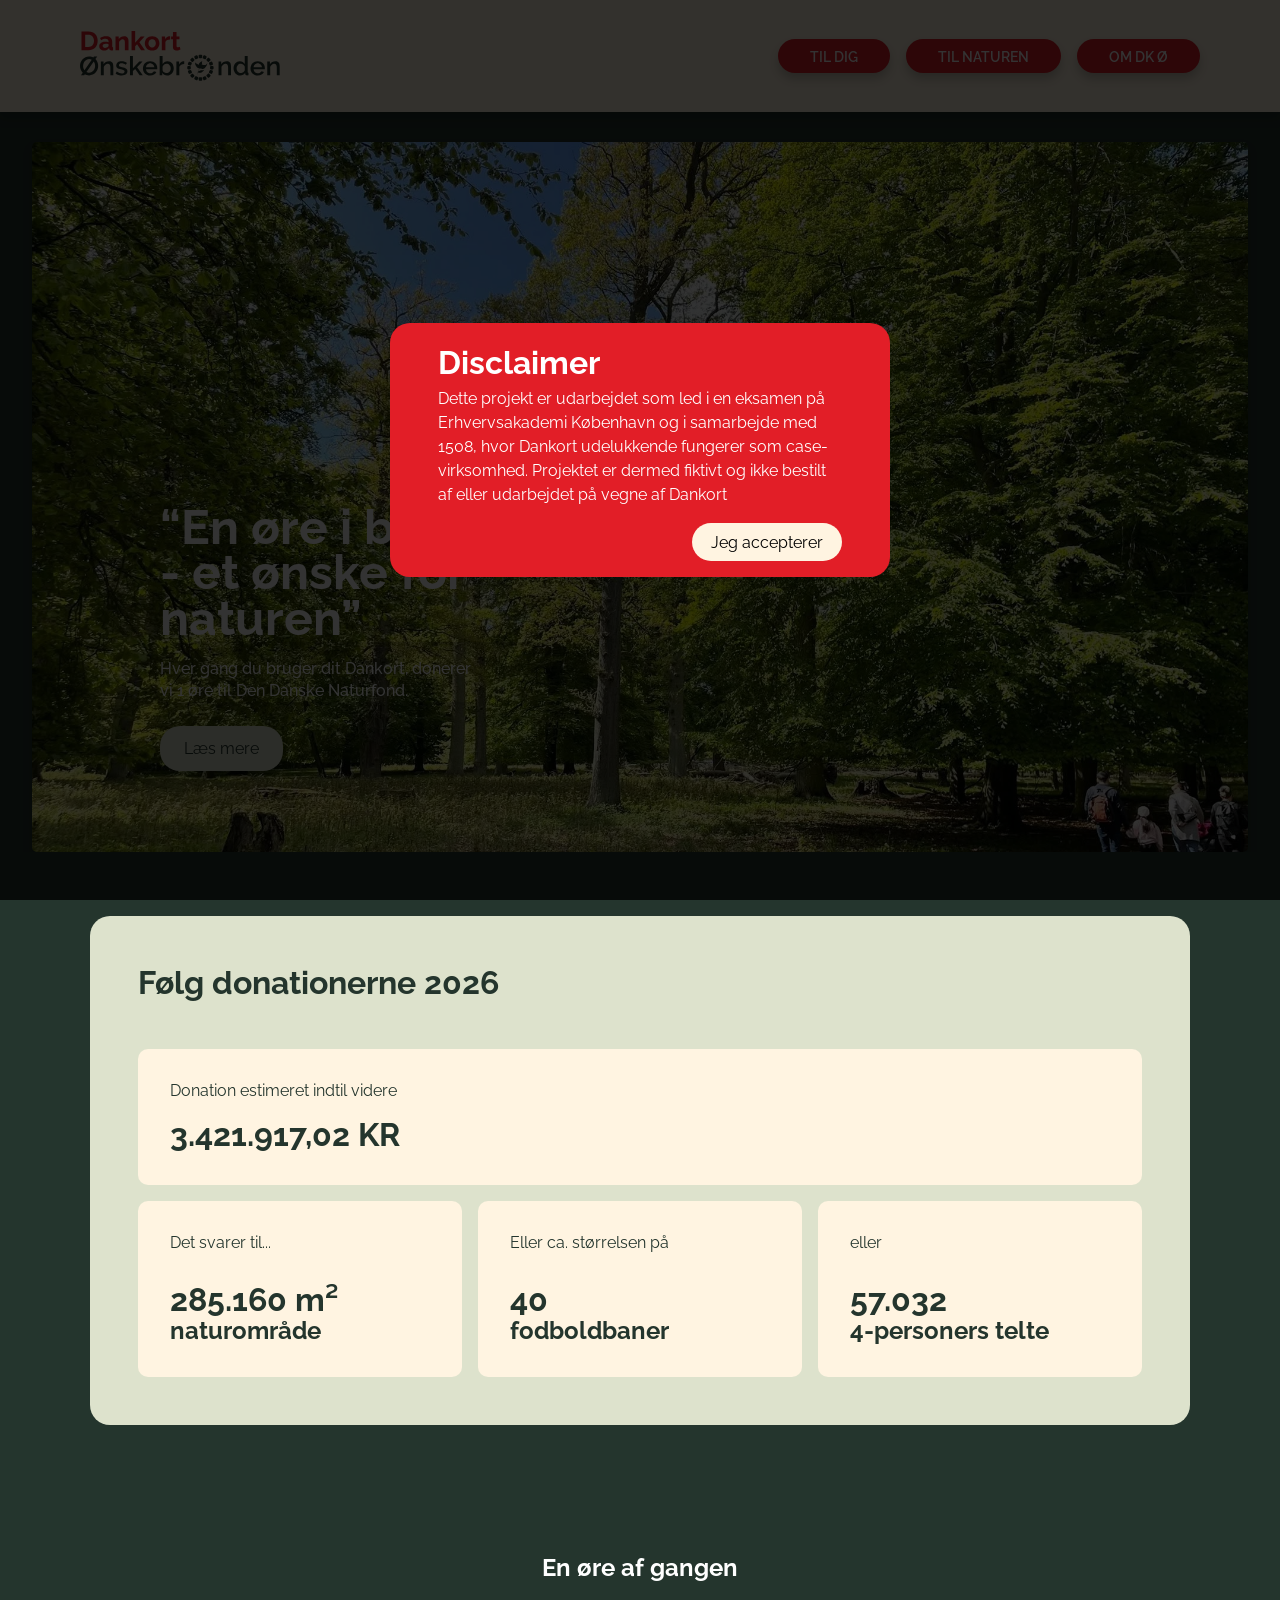
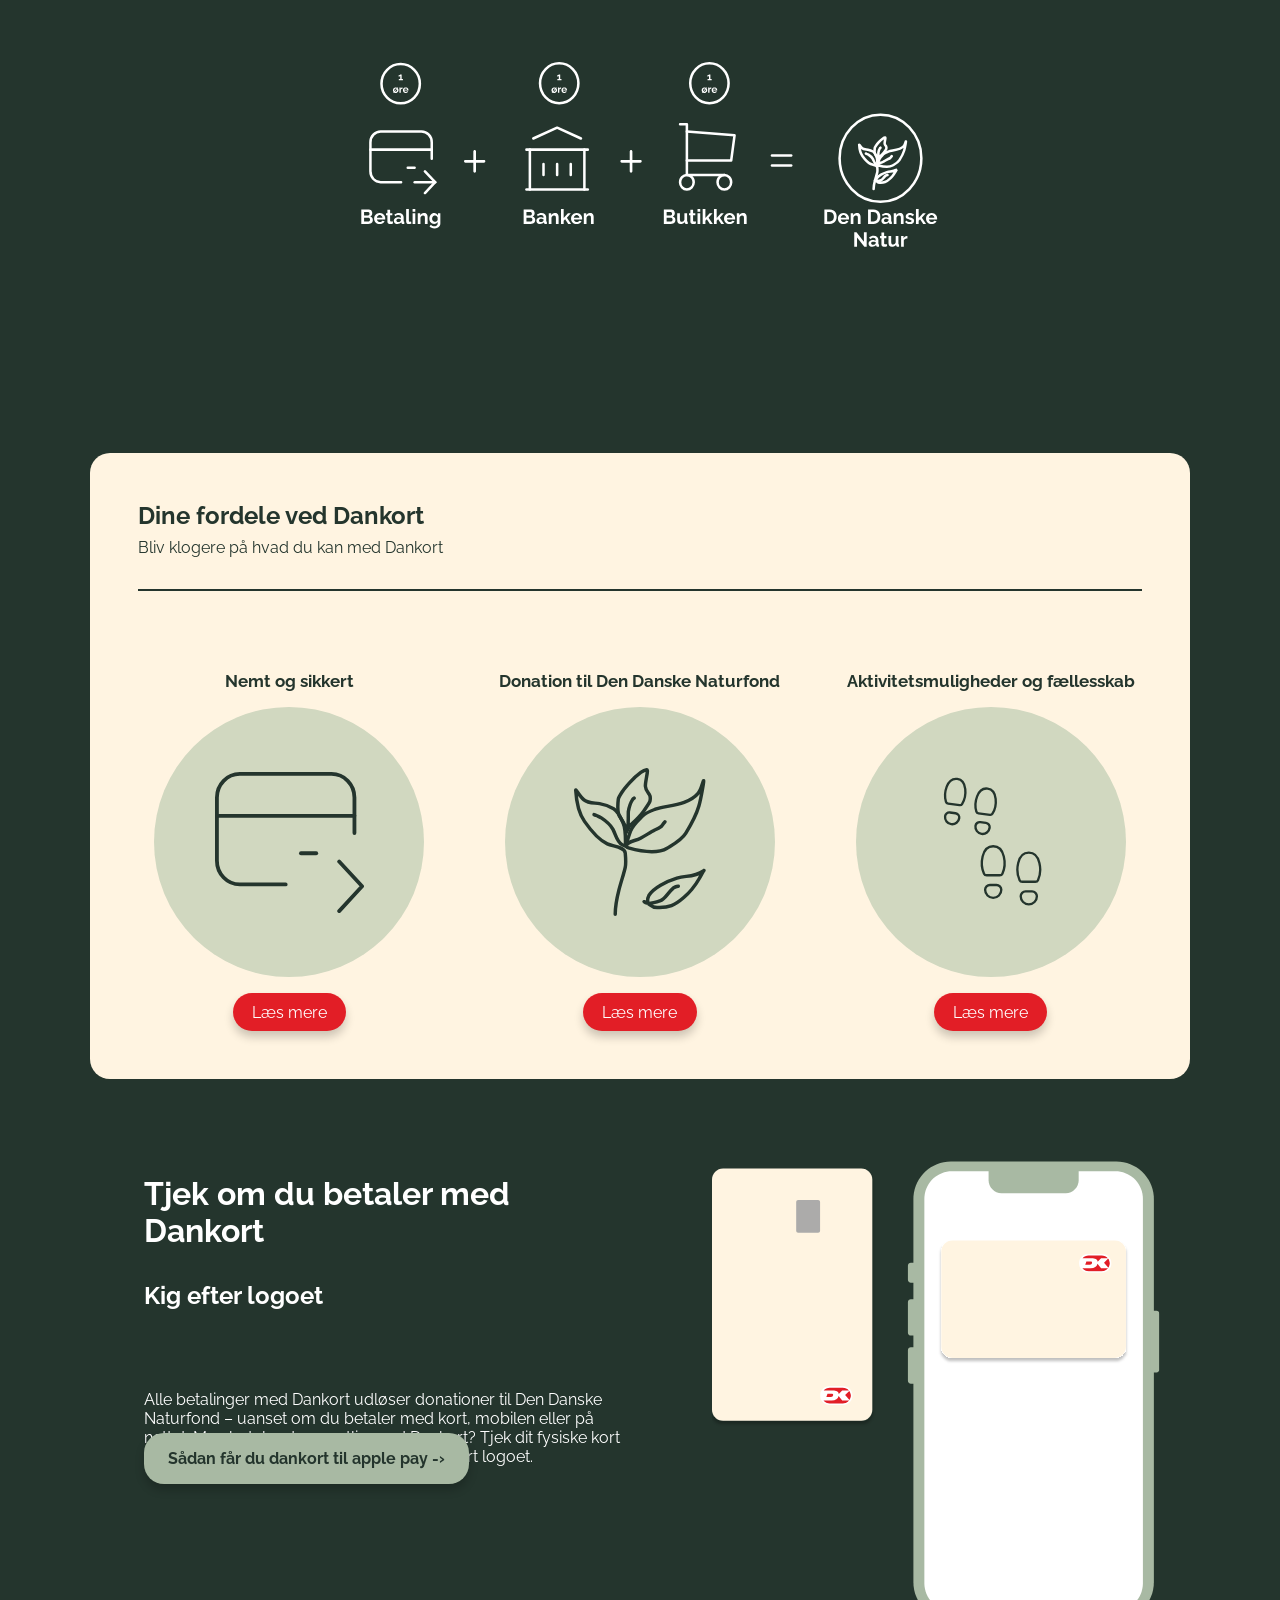
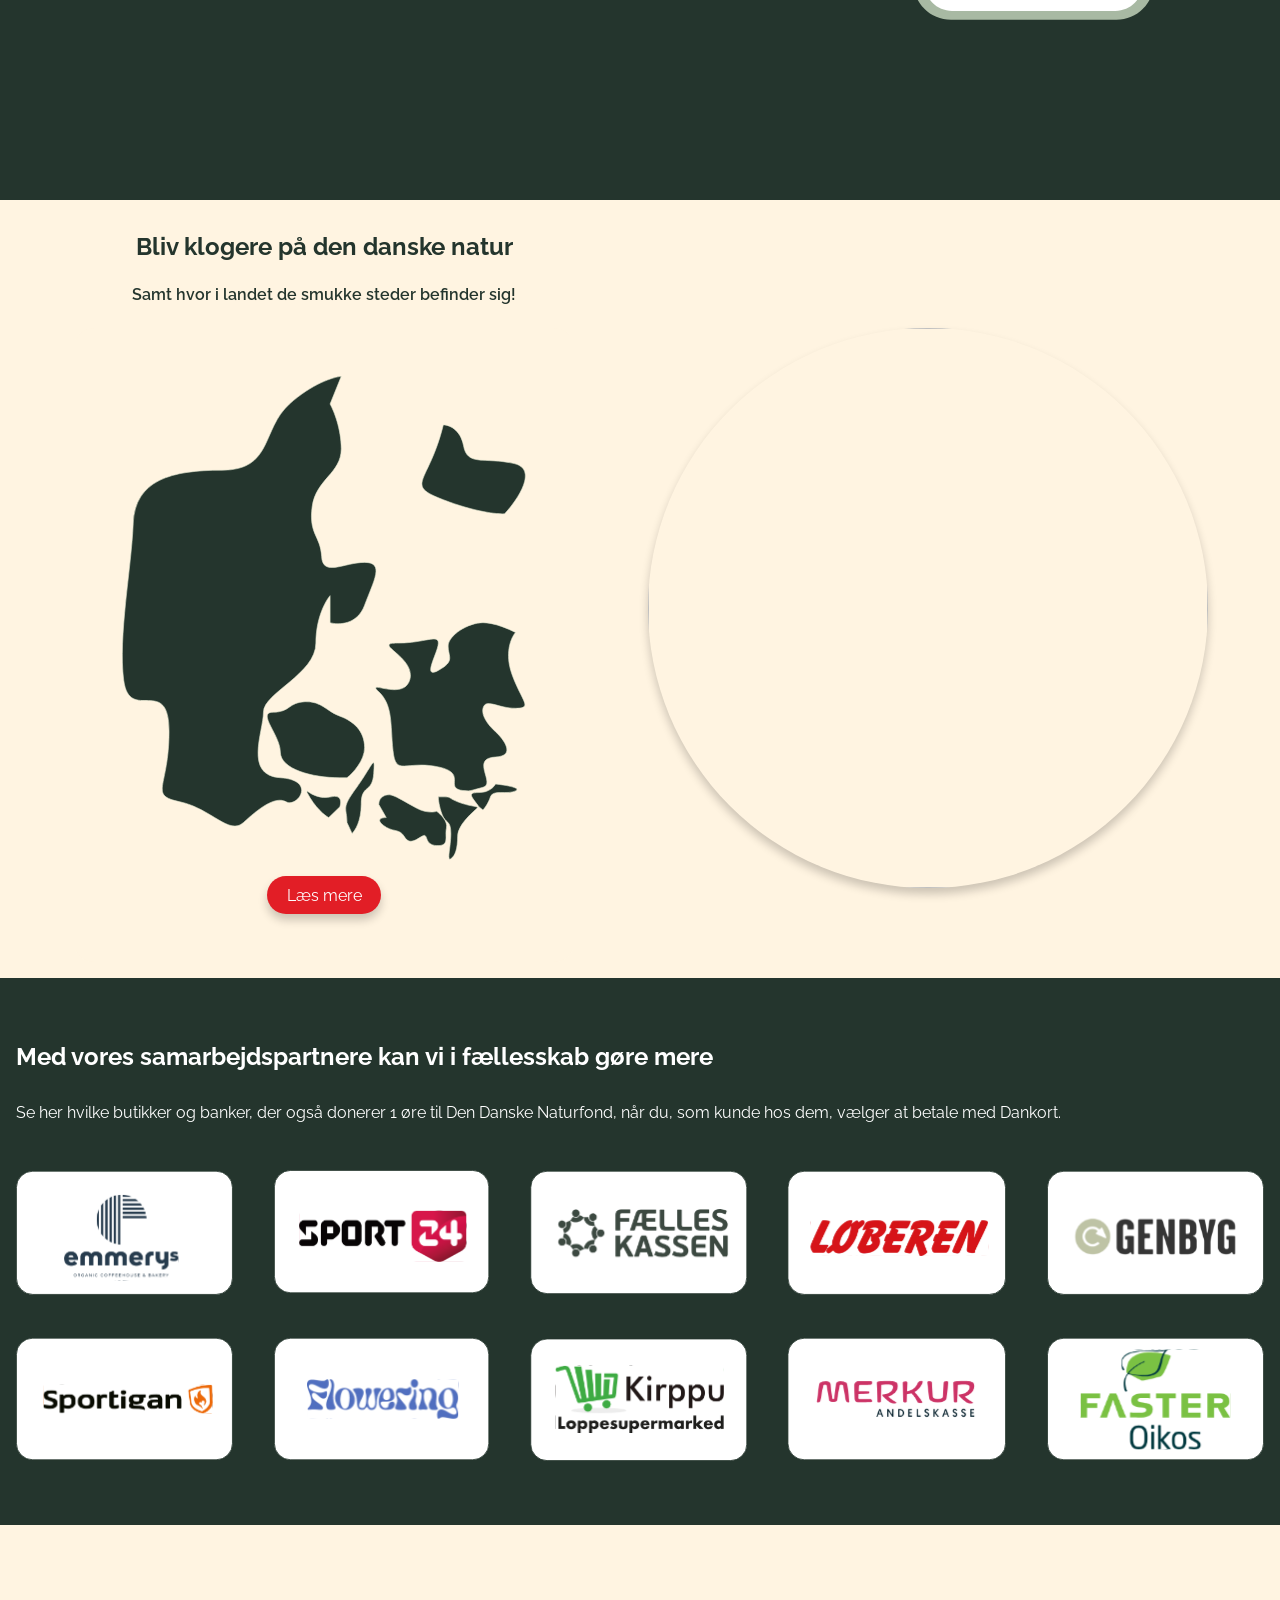
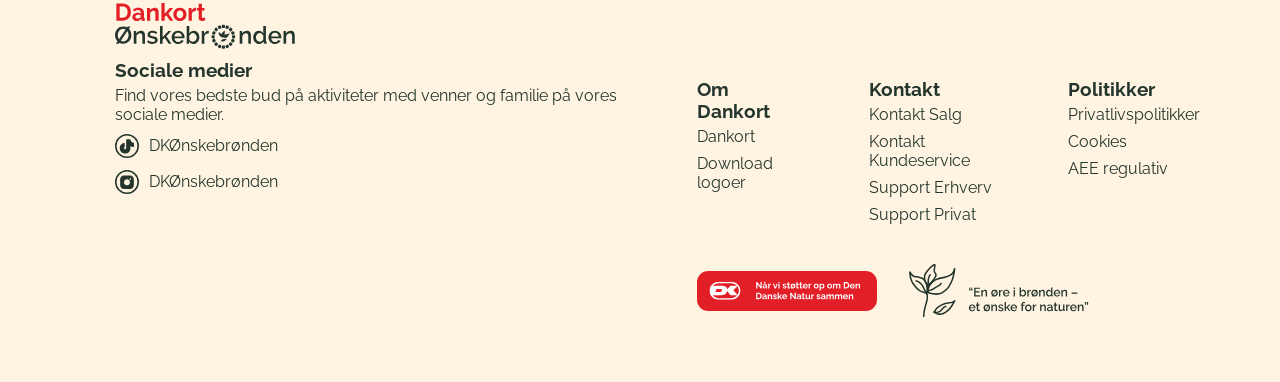
==== commit 5222fcf4: "sidderhængersammen" ====
--- a/index.html
+++ b/index.html
@@ -142,7 +142,7 @@
                             <img src="img/kort.svg" alt="kort">
                         </div>
 
-                        <a href="til-dig.html" class="fordele-btn">
+                        <a href="til-dig.html#dine-fordele" class="fordele-btn">
                             Læs mere
                         </a>
 
@@ -156,7 +156,7 @@
                             <img src="img/plante logo.svg" alt="plante">
                         </div>
 
-                        <a href="til-dig.html" class="fordele-btn">
+                        <a href="til-dig.html#dine-fordele" class="fordele-btn">
                             Læs mere
                         </a>
 
@@ -170,7 +170,7 @@
                             <img src="img/fodsteps.svg" alt="fodspor">
                         </div>
 
-                        <a href="til-dig.html" class="fordele-btn">
+                        <a href="til-dig.html#dine-fordele" class="fordele-btn">
                             Læs mere
                         </a>
 
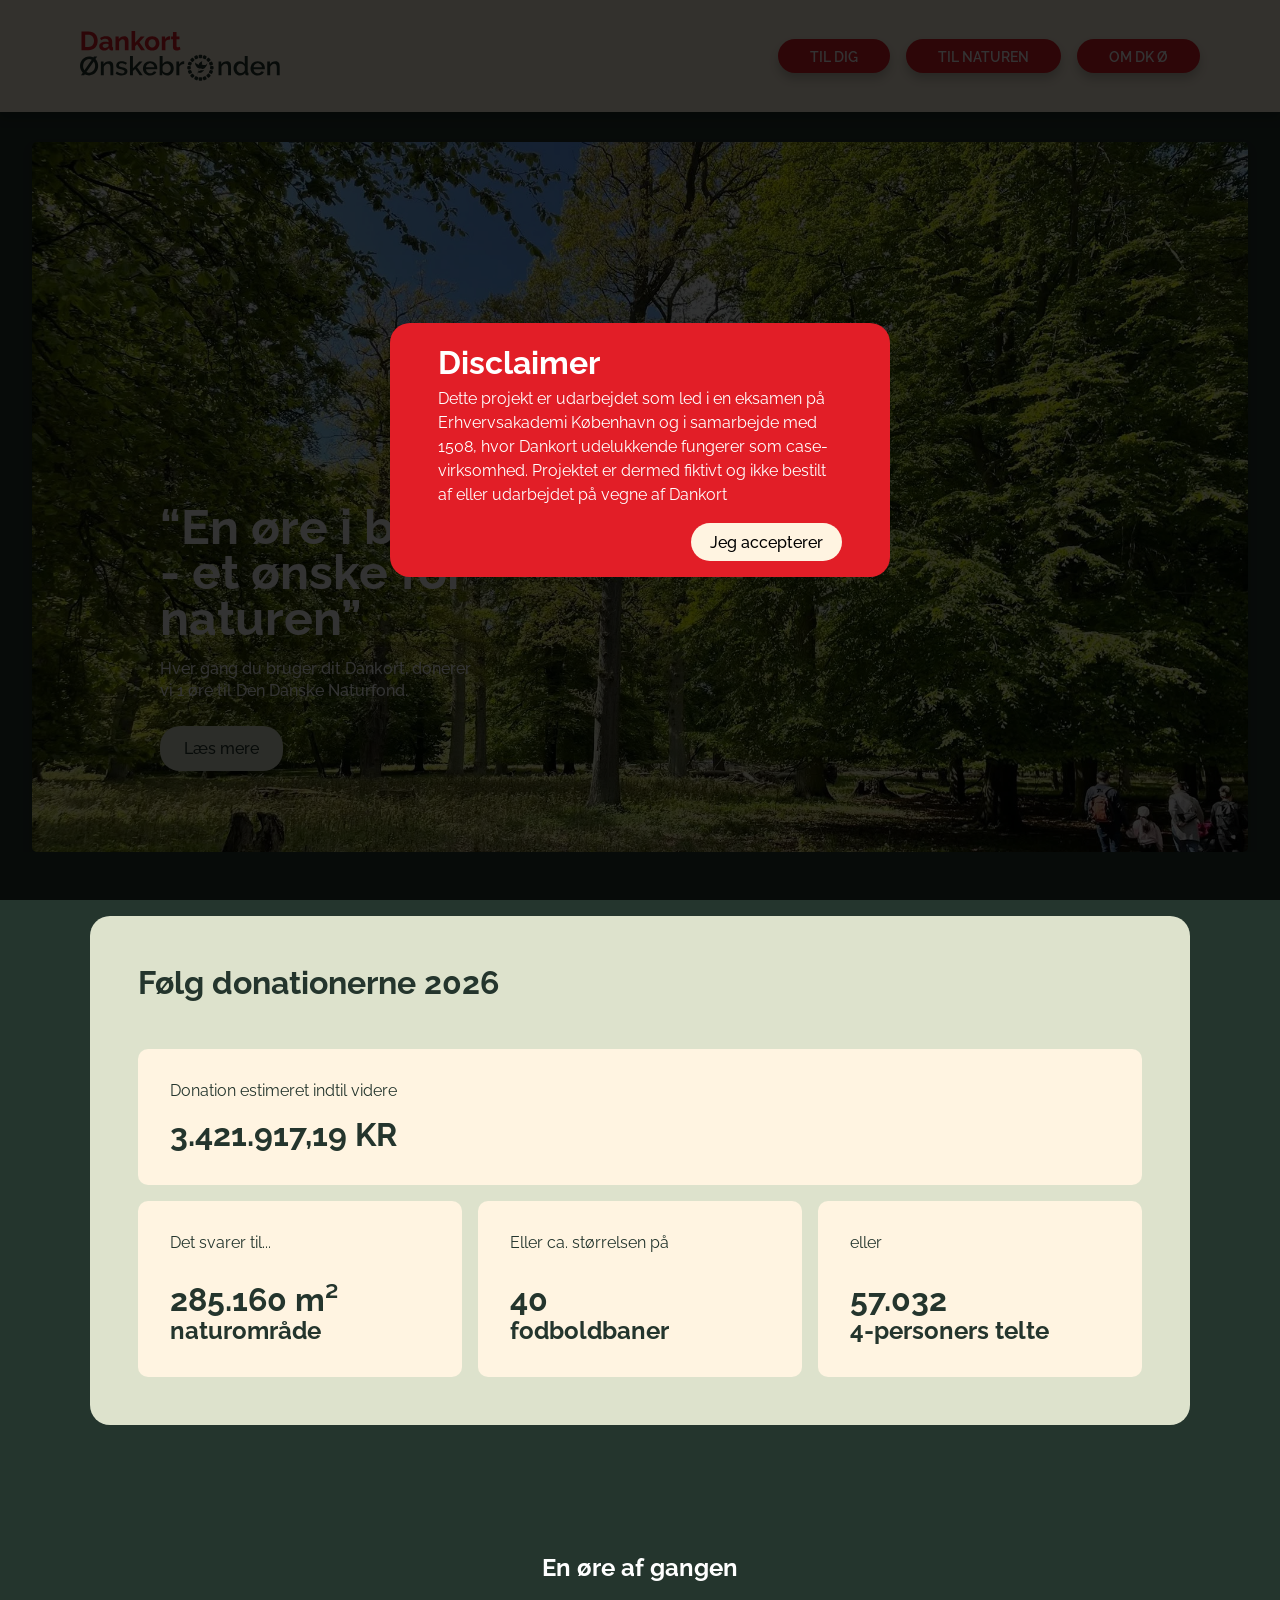
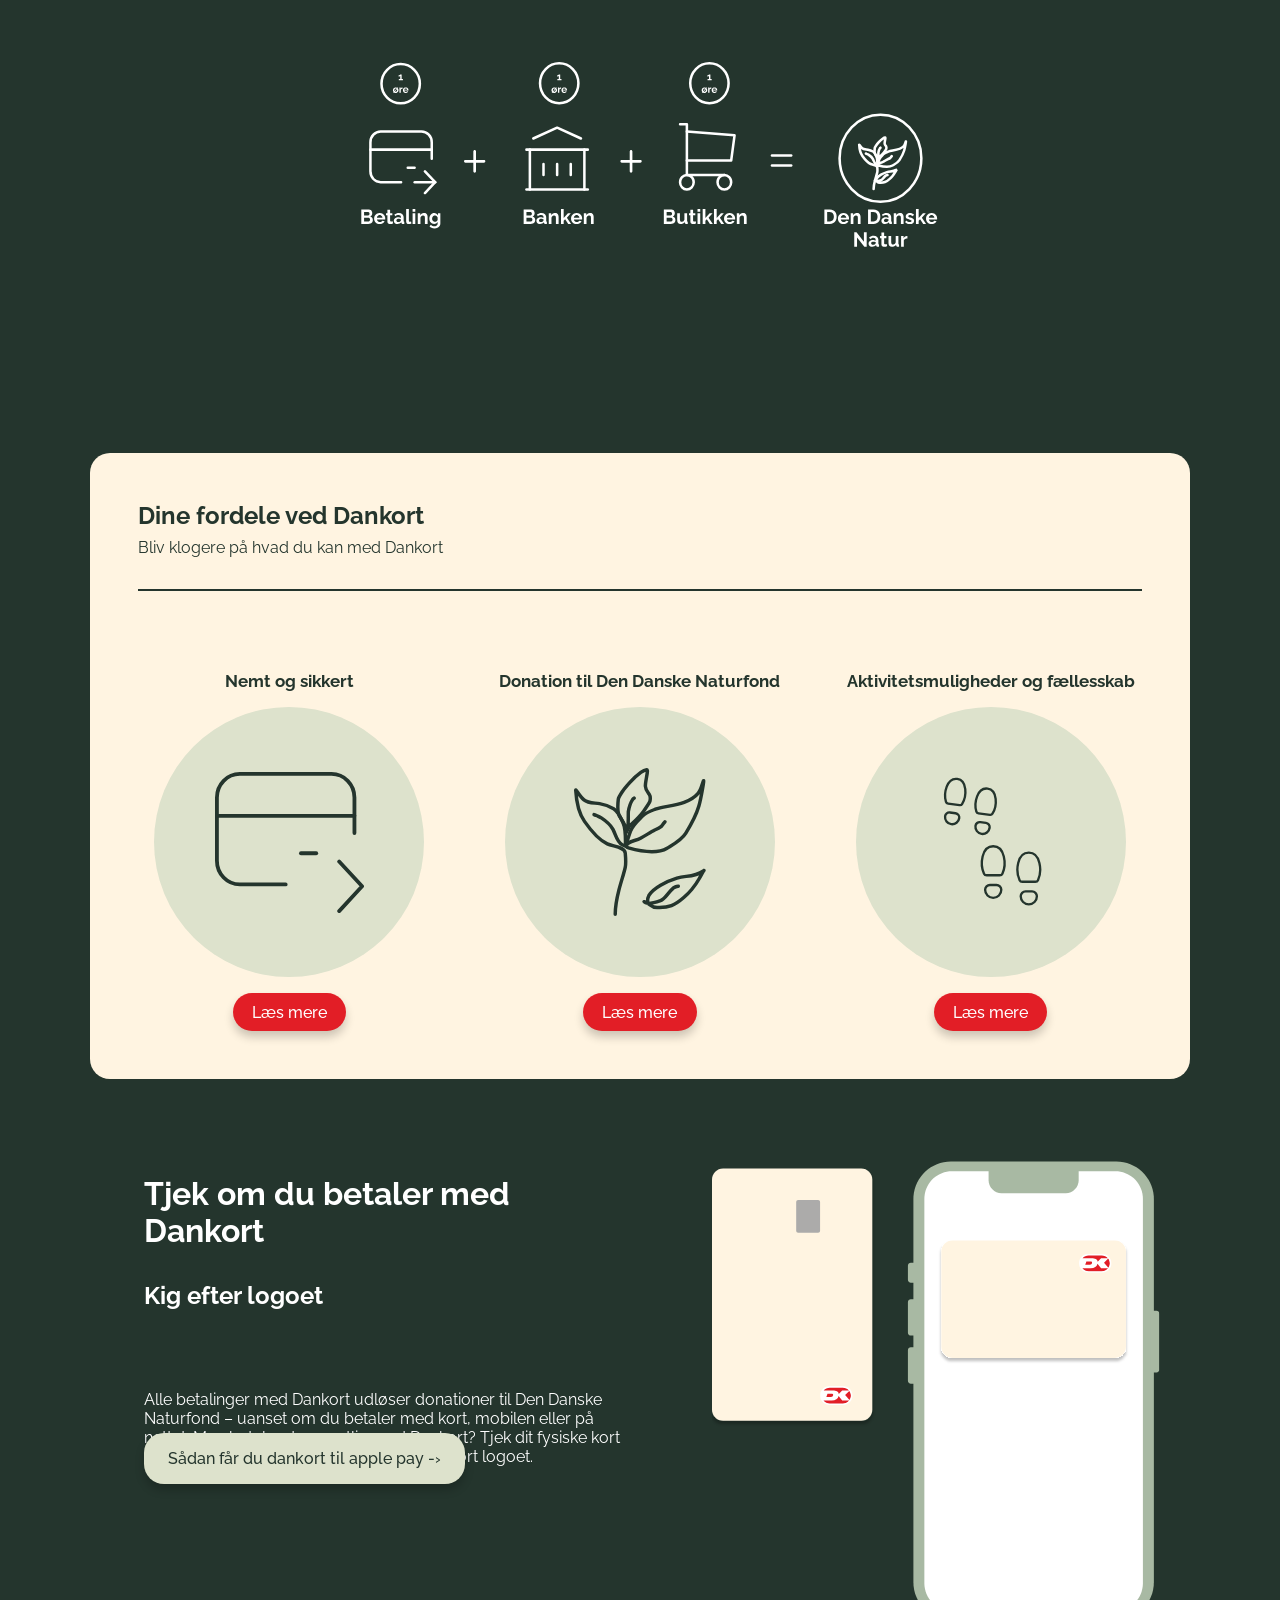
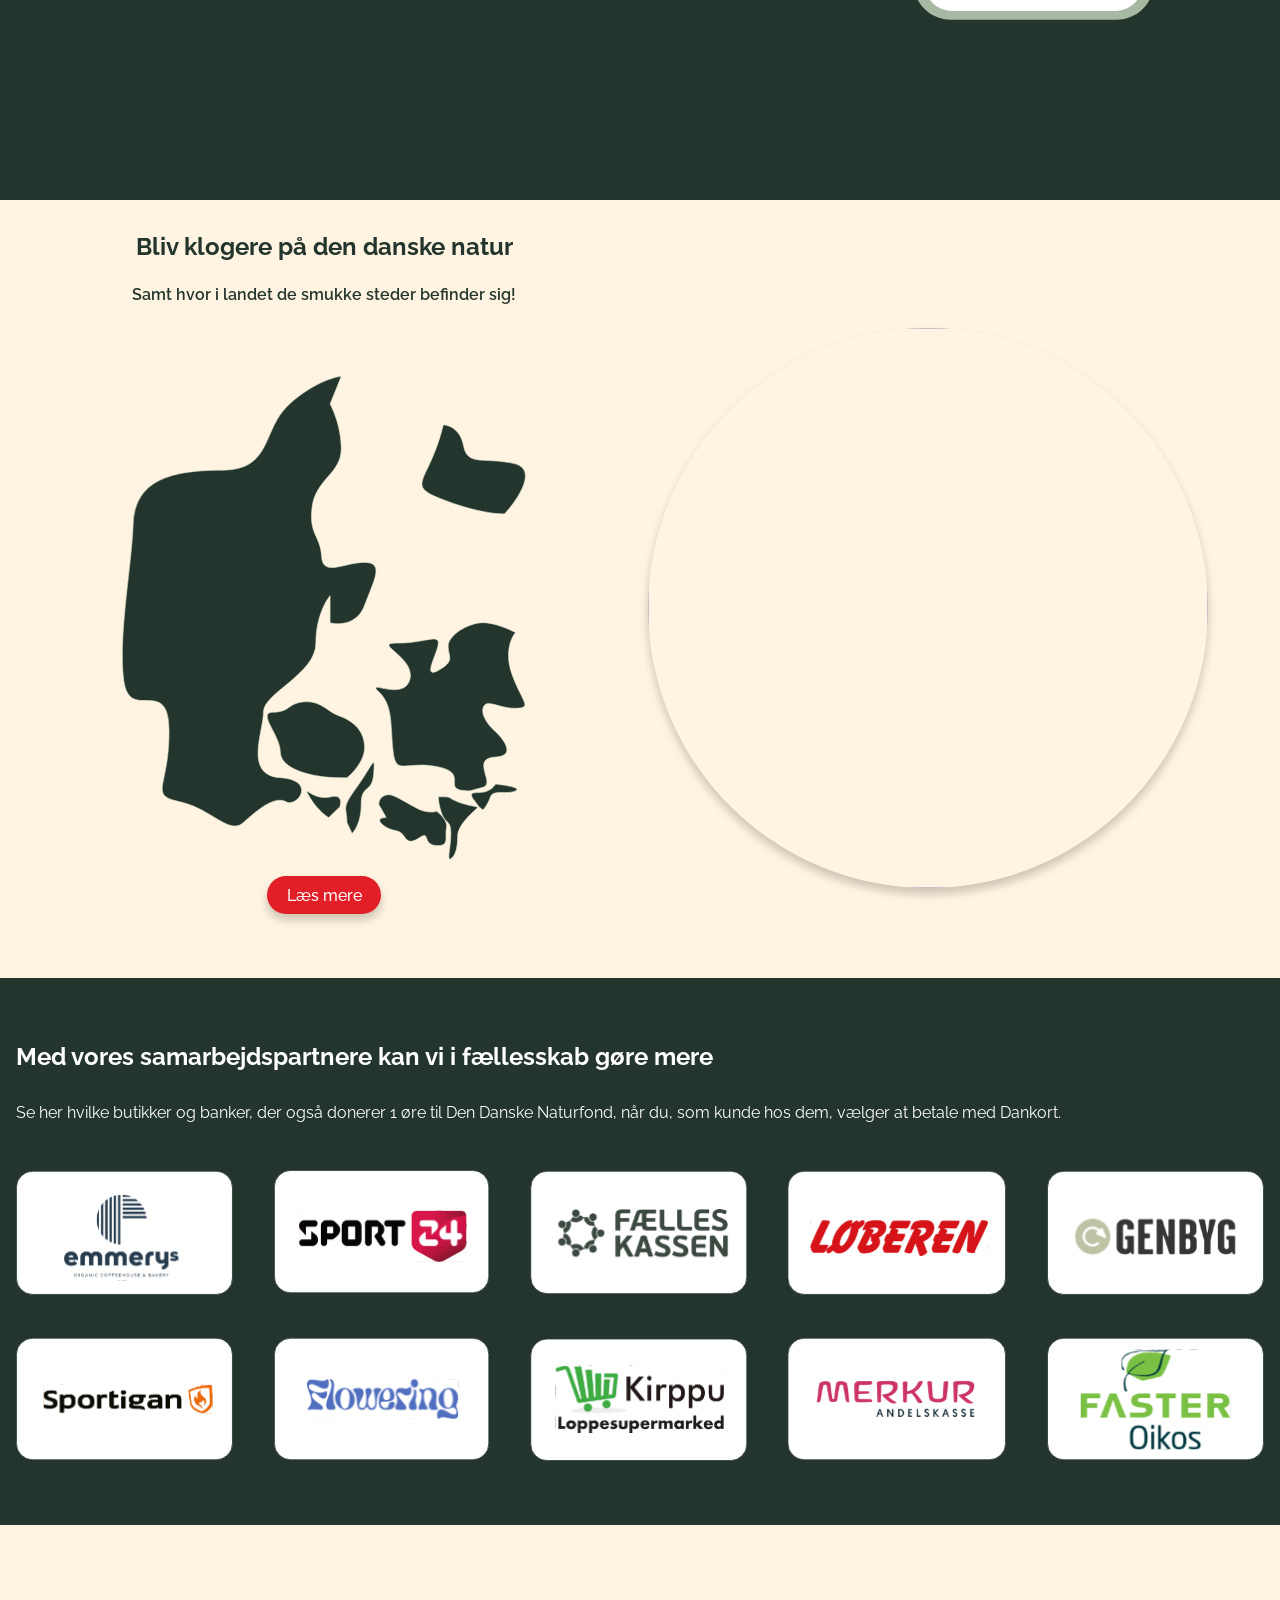
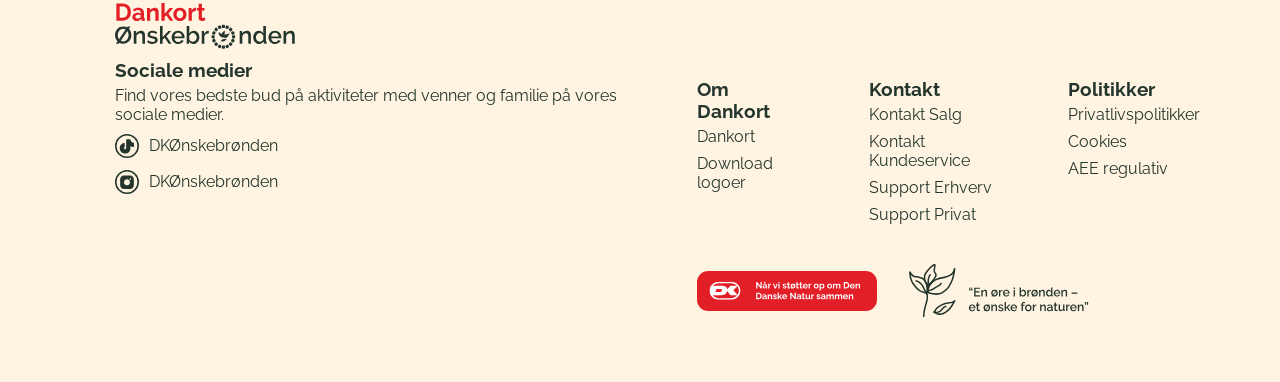
==== commit bd32d8f2: "stylerettelserrootoghref" ====
--- a/index.html
+++ b/index.html
@@ -18,6 +18,10 @@
     <link rel="preconnect" href="https://fonts.gstatic.com" crossorigin>
     <link href="https://fonts.googleapis.com/css2?family=Raleway:ital,wght@0,100..900;1,100..900&display=swap"
         rel="stylesheet">
+    <link rel="apple-touch-icon" sizes="180x180" href="img/favikonapple-touch-icon.png">
+    <link rel="icon" type="image/png" sizes="32x32" href="img/favikon/favicon-32x32.png">
+    <link rel="icon" type="image/png" sizes="16x16" href="img/favikon/favicon-16x16.png">
+    <!-- /* <link rel="manifest" href="/site.webmanifest">*/ -->
 </head>
 
 <body>
@@ -142,7 +146,7 @@
                             <img src="img/kort.svg" alt="kort">
                         </div>
 
-                        <a href="til-dig.html#dine-fordele" class="fordele-btn">
+                        <a href="til-dig.html" class="fordele-btn">
                             Læs mere
                         </a>
 
@@ -156,7 +160,7 @@
                             <img src="img/plante logo.svg" alt="plante">
                         </div>
 
-                        <a href="til-dig.html#dine-fordele" class="fordele-btn">
+                        <a href="til-dig.html" class="fordele-btn">
                             Læs mere
                         </a>
 
@@ -170,7 +174,7 @@
                             <img src="img/fodsteps.svg" alt="fodspor">
                         </div>
 
-                        <a href="til-dig.html#dine-fordele" class="fordele-btn">
+                        <a href="til-dig.html" class="fordele-btn">
                             Læs mere
                         </a>
 
--- a/css/global.css
+++ b/css/global.css
@@ -139,7 +139,7 @@
 #accept-btn {
   margin: 1rem auto 0 auto;
   padding: 0.6rem 1.2rem;
-  font-weight: var(--cta-font);
+  font-weight: var(--font-weight-cta);
   justify-content: center;
   align-items: center;
   float: right;
--- a/css/index.css
+++ b/css/index.css
@@ -104,7 +104,7 @@
   border-radius: 20px;
 
   text-decoration: none;
-  font-weight: var(--font-weight);
+  font-weight: var(--font-weight-cta);
   font-size: 1rem;
   box-shadow: var(--box-shadow-cta);
 
@@ -113,7 +113,7 @@
 
 .hero-btn:hover {
   transform: var(--transform-hover);
-  box-shadow: var(--box-shadow-cta);
+  box-shadow: var(--cta-box-shadow);
 }
 
 /*********donation*******/
@@ -245,7 +245,7 @@
 
   border-radius: 50%;
 
-  background-color: #d1d8c0;
+  background-color: #dde2cc;
 
   display: flex;
   justify-content: center;
@@ -270,11 +270,10 @@
   align-items: center;
 
   width: fit-content;
-
+  font-weight: var(--font-weight-cta);
   margin: 1rem auto 0 auto;
 
   padding: 0.6rem 1.2rem;
-  font-weight: var(--font-weight);
   background-color: #e21e26;
   color: white;
 
@@ -286,7 +285,7 @@
 }
 .fordele-btn:hover {
   transform: translateY(-2px);
-  box-shadow: var(--box-shadow-cta);
+  box-shadow: var(--cta-box-shadow);
 }
 
 /*********kort************/
@@ -334,7 +333,7 @@
   align-items: center;
 
   width: fit-content;
-
+  font-weight: var(--font-weight-cta);
   margin: 1rem auto 0 auto;
 
   padding: 0.6rem 1.2rem;
@@ -350,7 +349,7 @@
 
 .kort-btn:hover {
   transform: translateY(-2px);
-  box-shadow: var(--box-shadow-cta);
+  box-shadow: var(--cta-box-shadow);
 }
 
 .dkmap img {
@@ -408,9 +407,9 @@
 
   padding: 0.6rem 1.2rem;
 
-  background-color: #a8b9a3;
+  background-color: #dde2cc;
   color: var(--primary-color);
-  font-weight: bold;
+  font-weight: var(--font-weight-cta);
 
   border-radius: 20px;
   text-decoration: none;
@@ -421,7 +420,7 @@
 
 .apple-btn:hover {
   transform: translateY(-2px);
-  box-shadow: var(--box-shadow-cta);
+  box-shadow: var(--cta-box-shadow);
 }
 
 /******samarbejdspartnere**********/
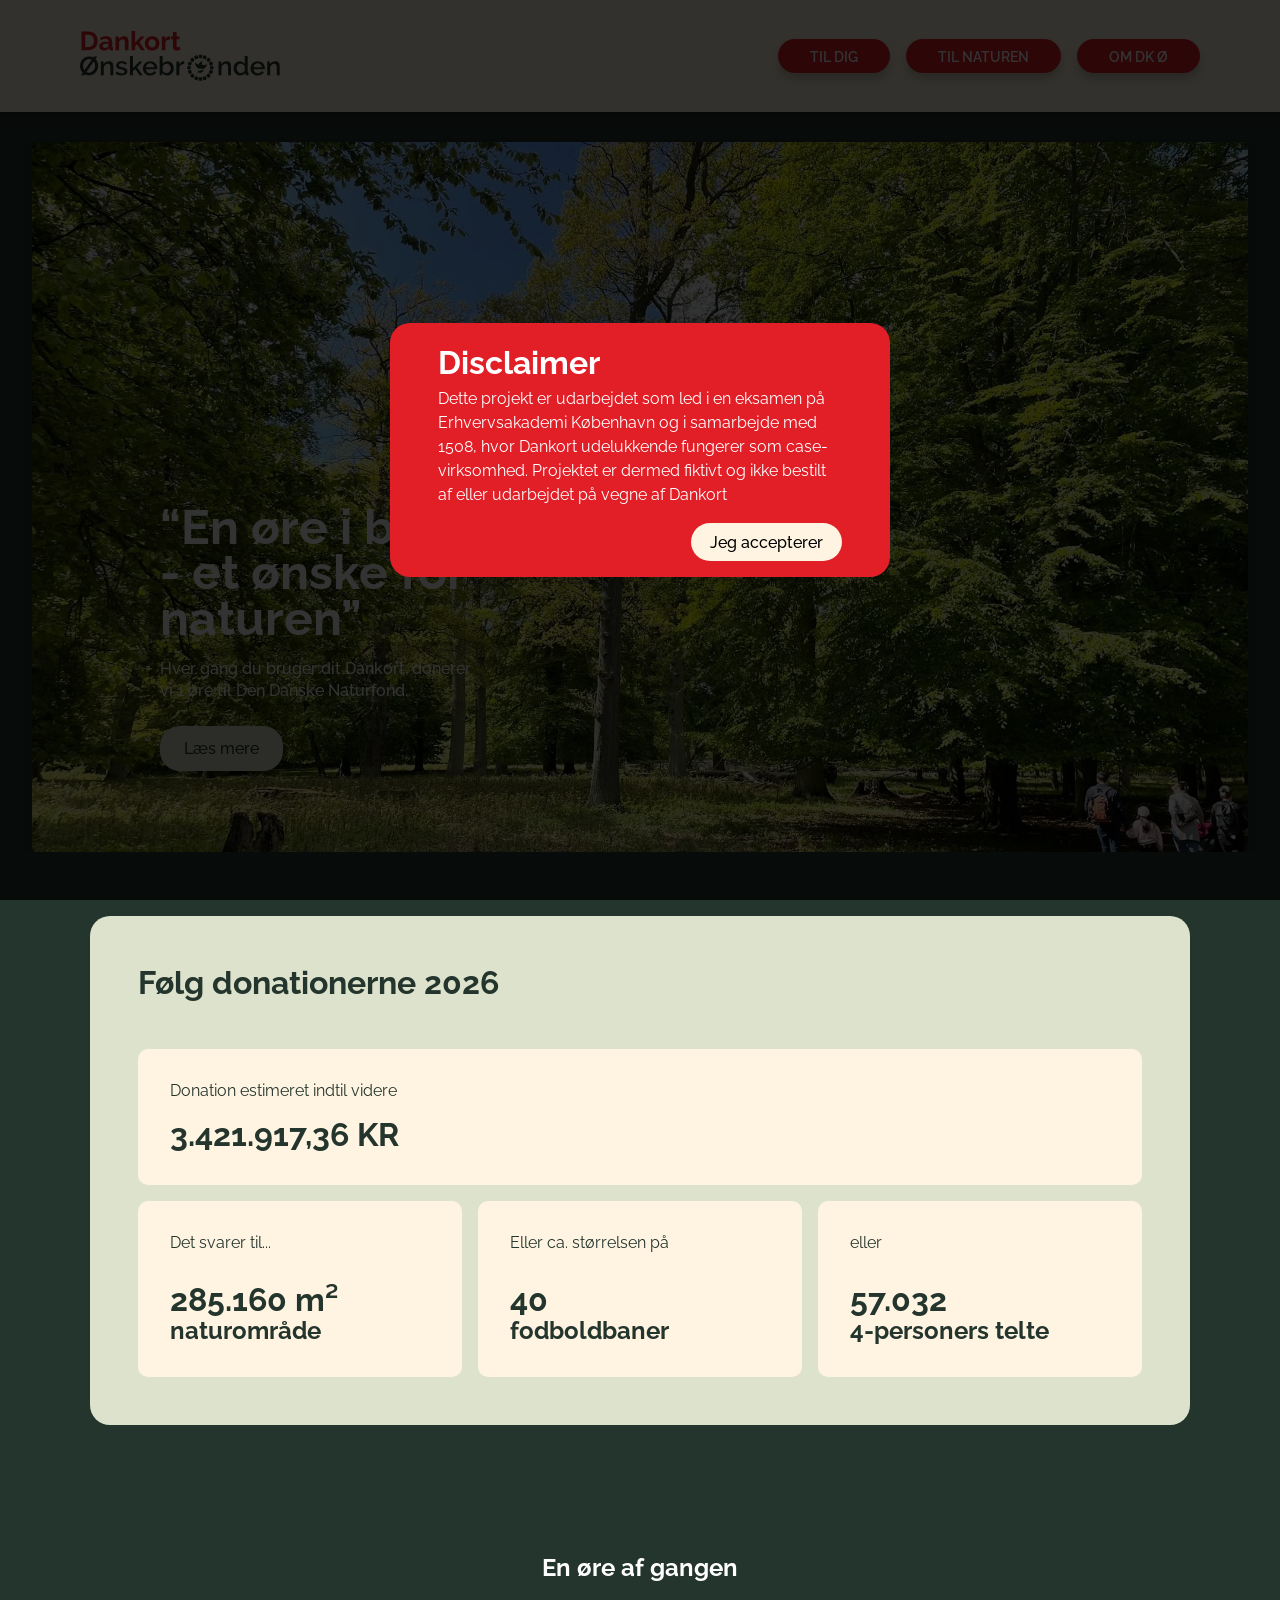
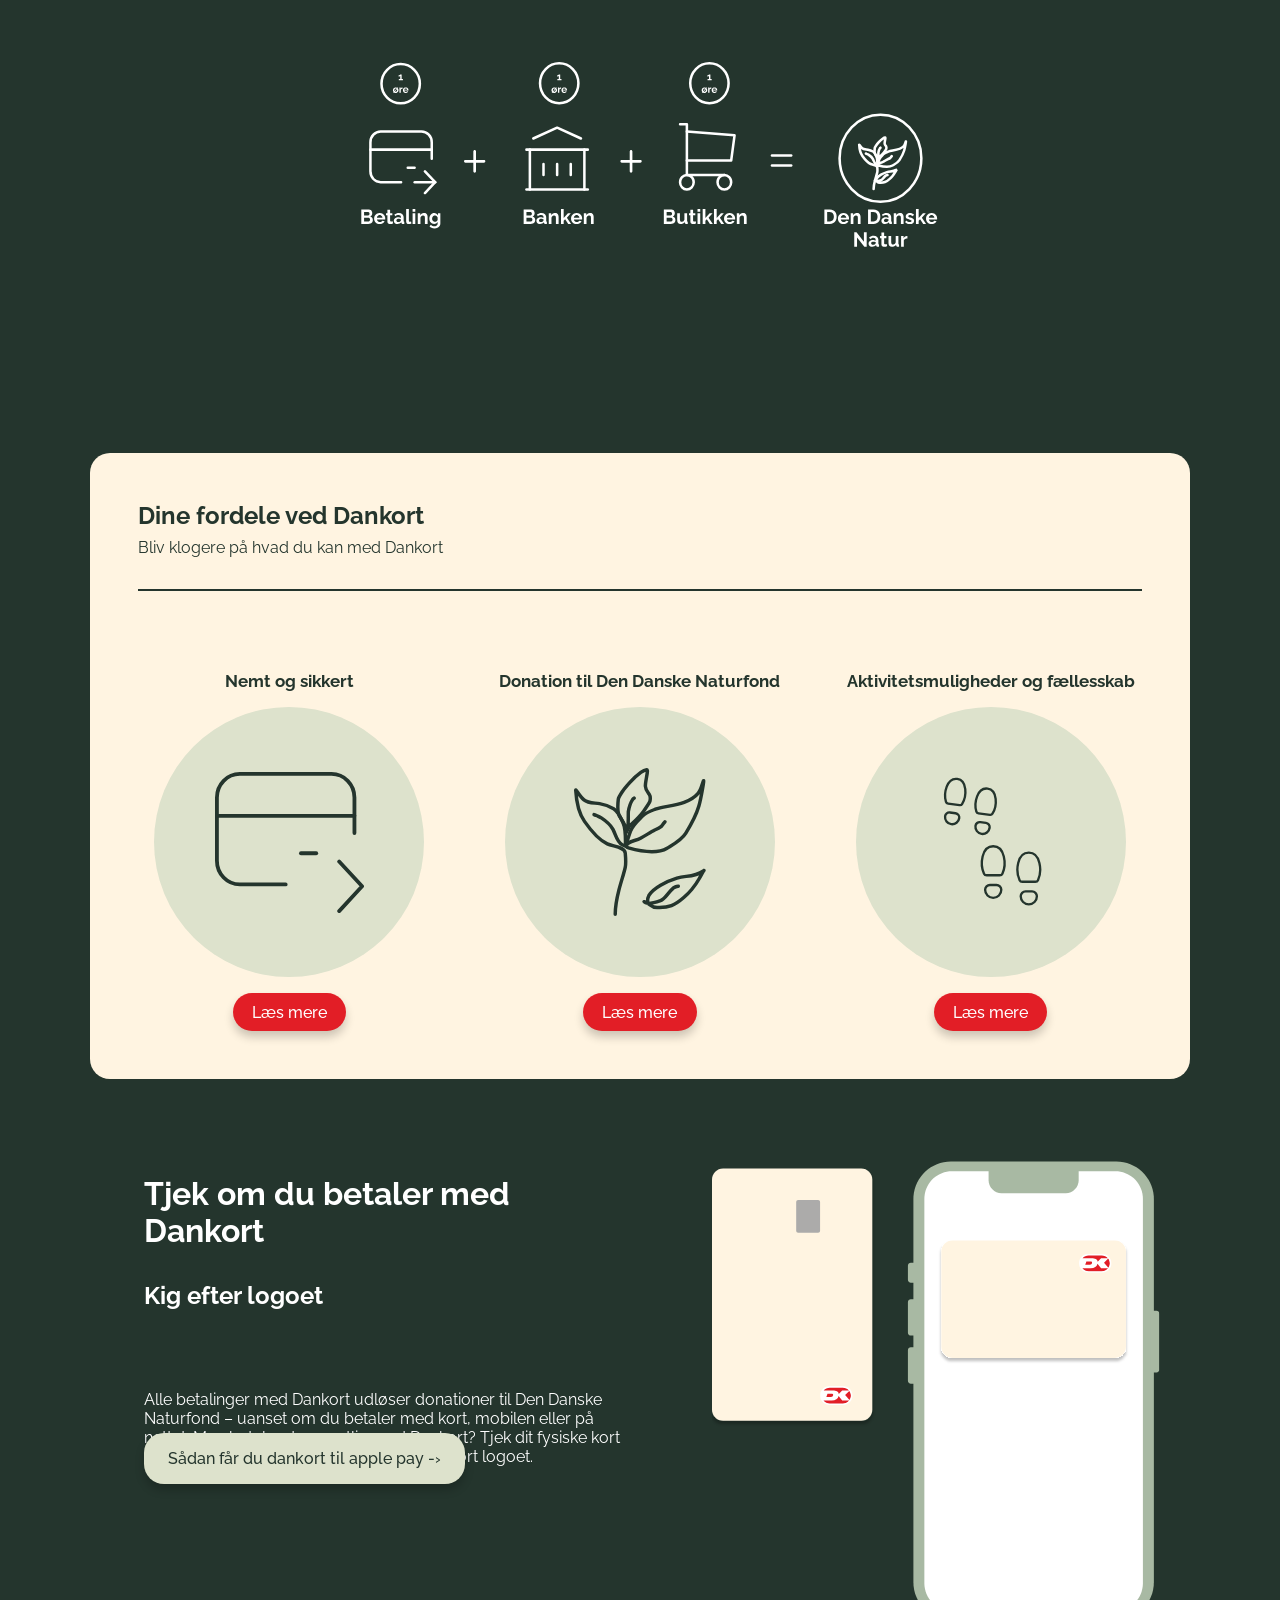
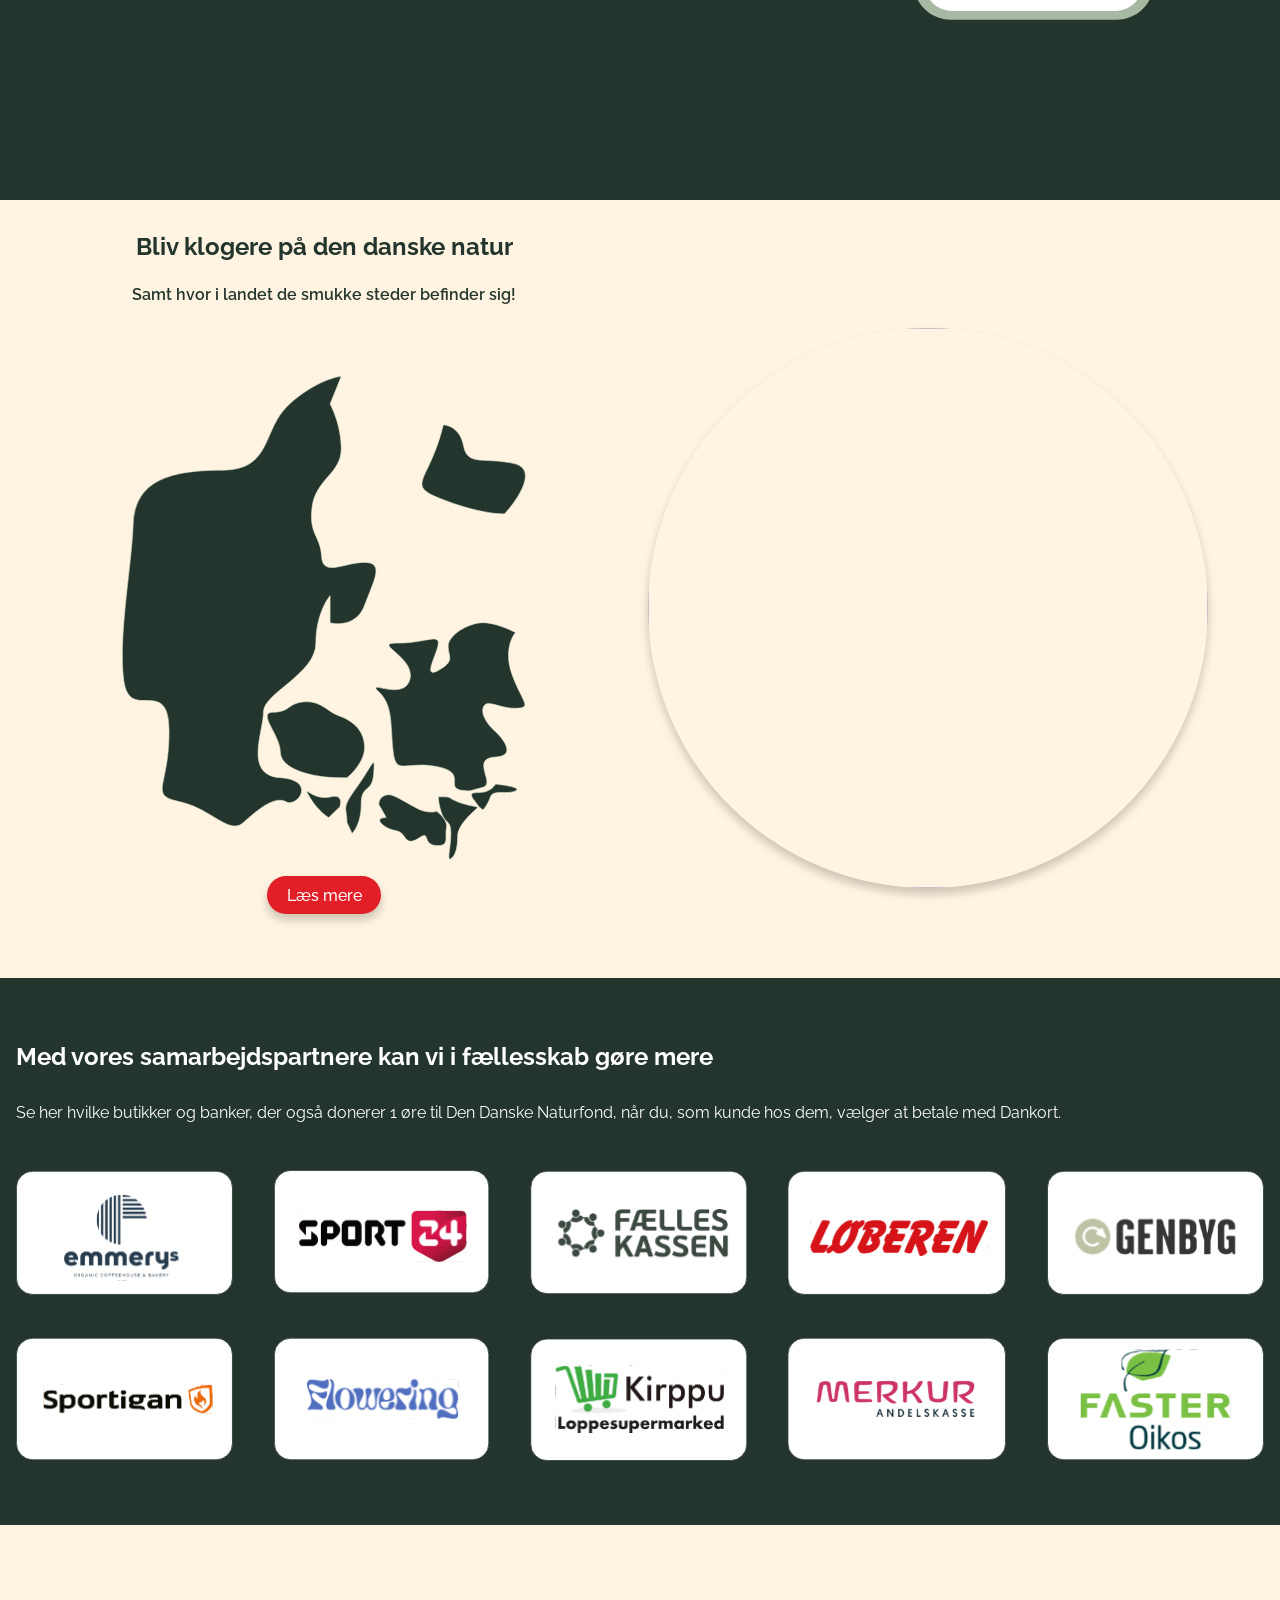
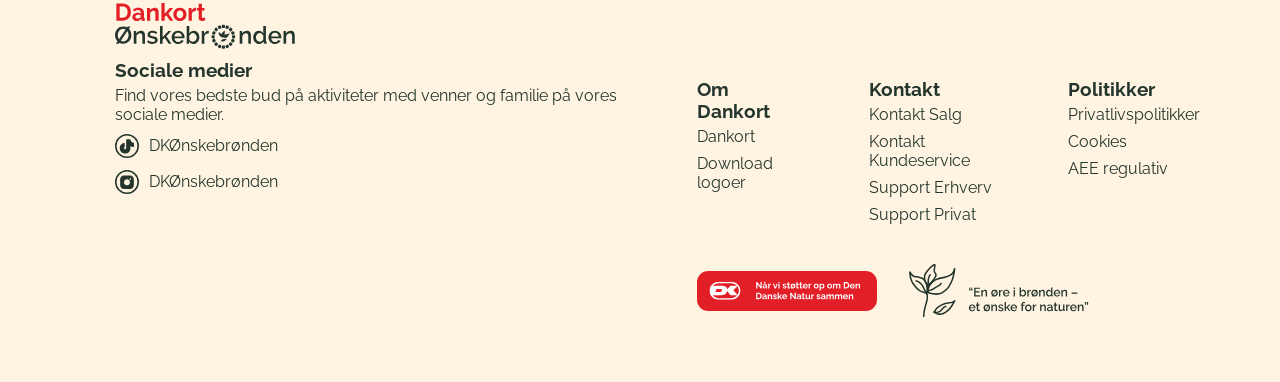
==== commit d3c761da: "Merge branch 'main' into rootrettelser" ====
--- a/index.html
+++ b/index.html
@@ -146,7 +146,7 @@
                             <img src="img/kort.svg" alt="kort">
                         </div>
 
-                        <a href="til-dig.html" class="fordele-btn">
+                        <a href="til-dig.html#dine-fordele" class="fordele-btn">
                             Læs mere
                         </a>
 
@@ -160,7 +160,7 @@
                             <img src="img/plante logo.svg" alt="plante">
                         </div>
 
-                        <a href="til-dig.html" class="fordele-btn">
+                        <a href="til-dig.html#dine-fordele" class="fordele-btn">
                             Læs mere
                         </a>
 
@@ -174,7 +174,7 @@
                             <img src="img/fodsteps.svg" alt="fodspor">
                         </div>
 
-                        <a href="til-dig.html" class="fordele-btn">
+                        <a href="til-dig.html#dine-fordele" class="fordele-btn">
                             Læs mere
                         </a>
 
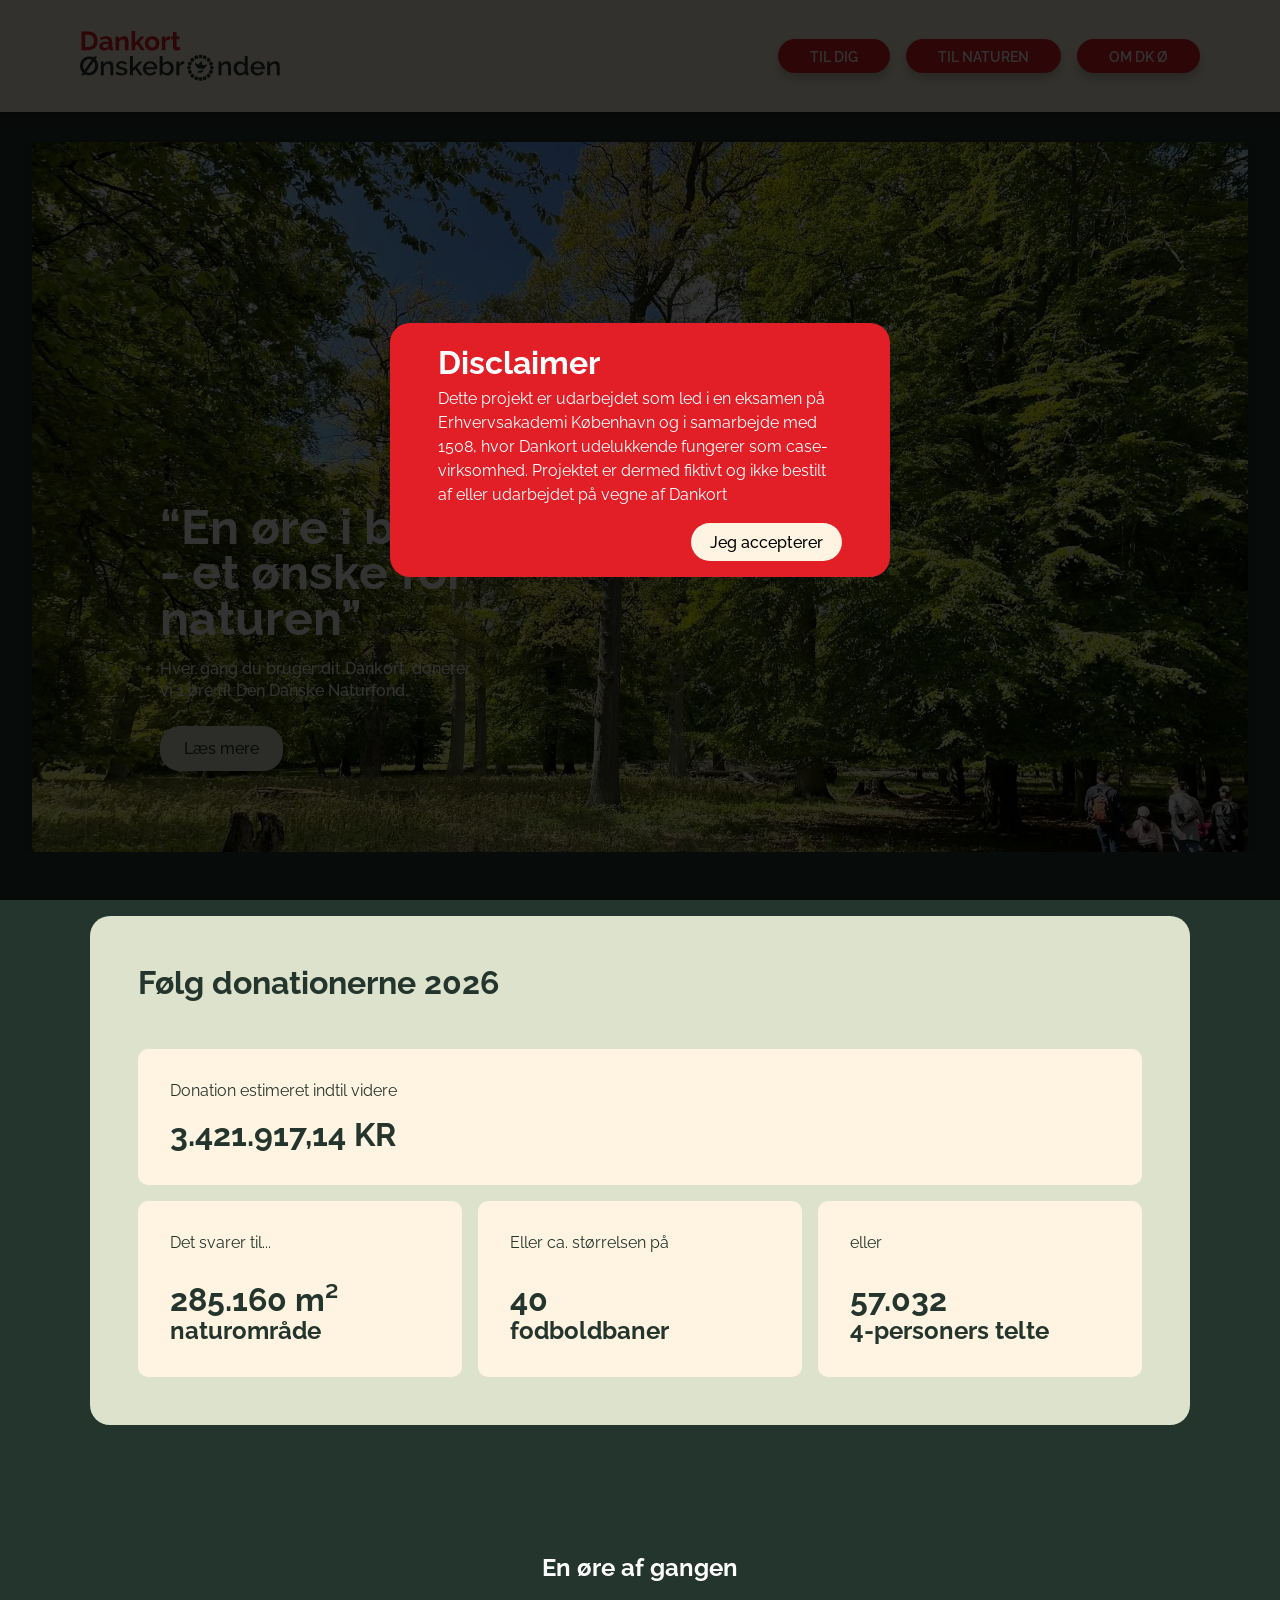
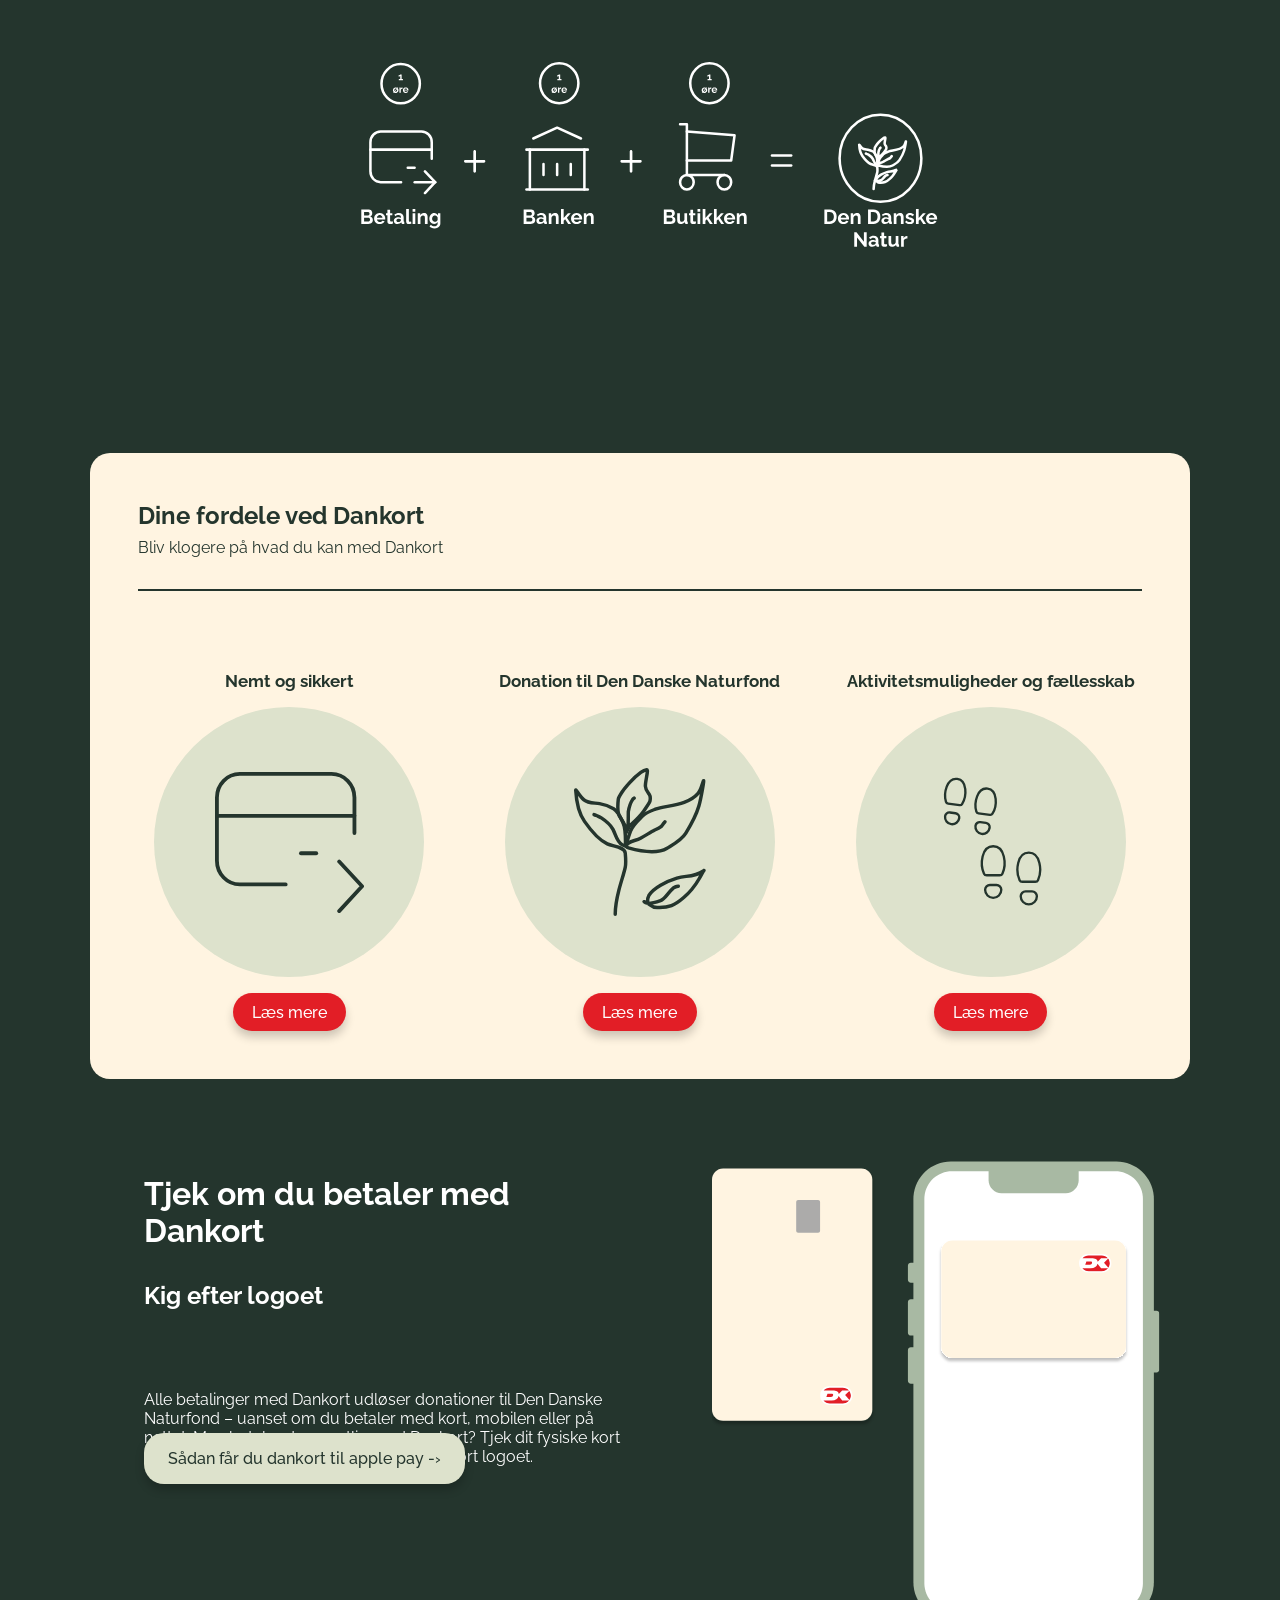
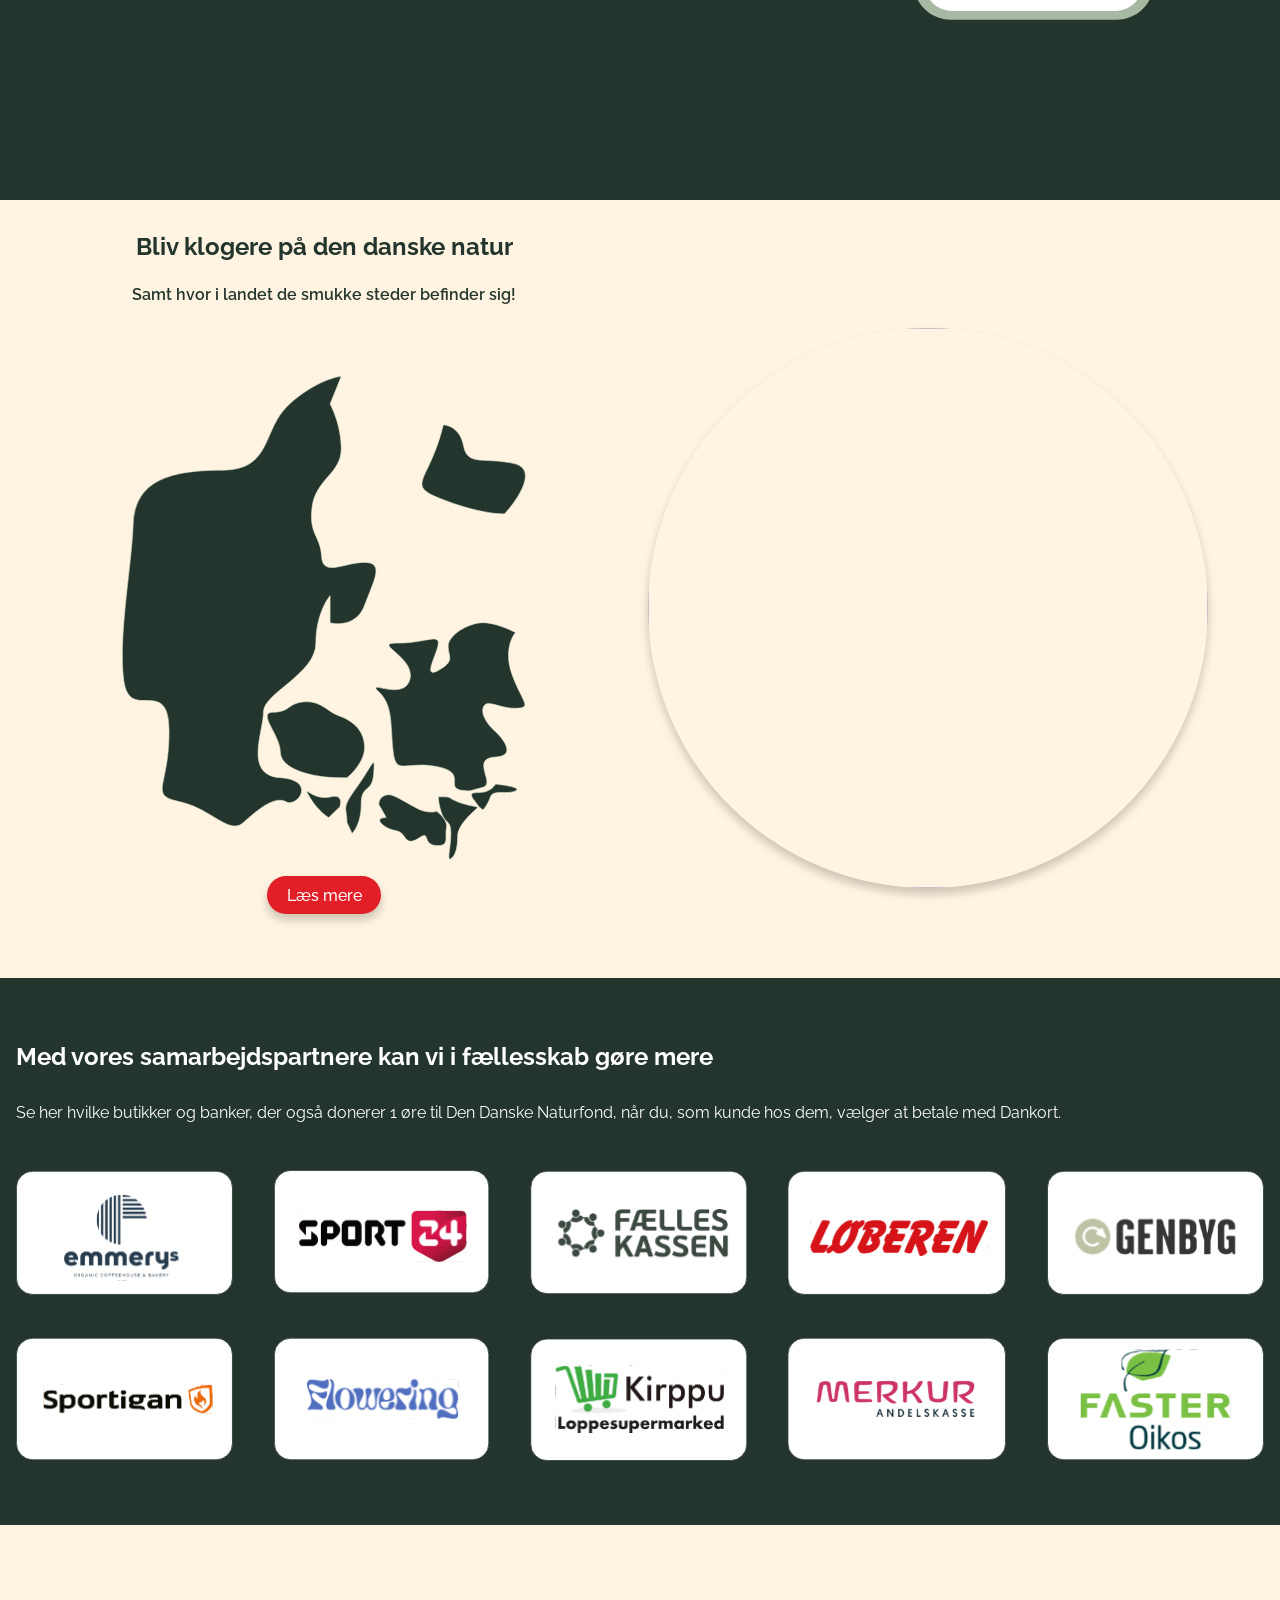
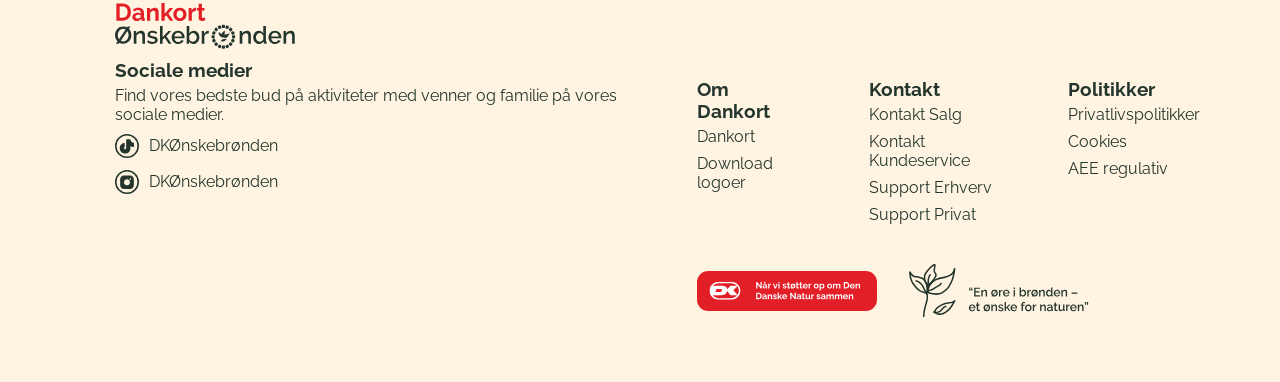
==== commit 372e7164: "juster" ====
--- a/index.html
+++ b/index.html
@@ -119,7 +119,7 @@
 
         <section class="koncept">
 
-            <h1>En øre af gangen</h1>
+            <h2>En øre af gangen</h2>
             <div class="kredsløb">
                 <img src="img/kredslob.svg" alt="">
             </div>
--- a/css/index.css
+++ b/css/index.css
@@ -182,7 +182,7 @@
 
 /*******kredsløb*******/
 
-.koncept h1 {
+.koncept h2 {
   font-family: "Raleway", sans-serif;
   display: block;
   text-align: center;
--- a/css/style.css
+++ b/css/style.css
@@ -11,15 +11,15 @@
   --font-family: "raleway", sans-serif;
 
   /*sizes*/
-  --h1-font-size: 48px;
-  --h2-font-size: 32px;
+  --h1-font-size: 2rem;
+  --h2-font-size: 1.5rem;
   --h3-font-size: 24px;
   --h4-font-size: 19px;
   --paragraph-font-size: 16px;
   --imagetext-font-size: 14px;
 
   /*weights*/
-  --h1-font-weight: 700;
+  --h1-font-weight: bold;
   --h2-font-weight: 600;
   --h3-font-weight: 500;
   --h4-font-weight: 500;
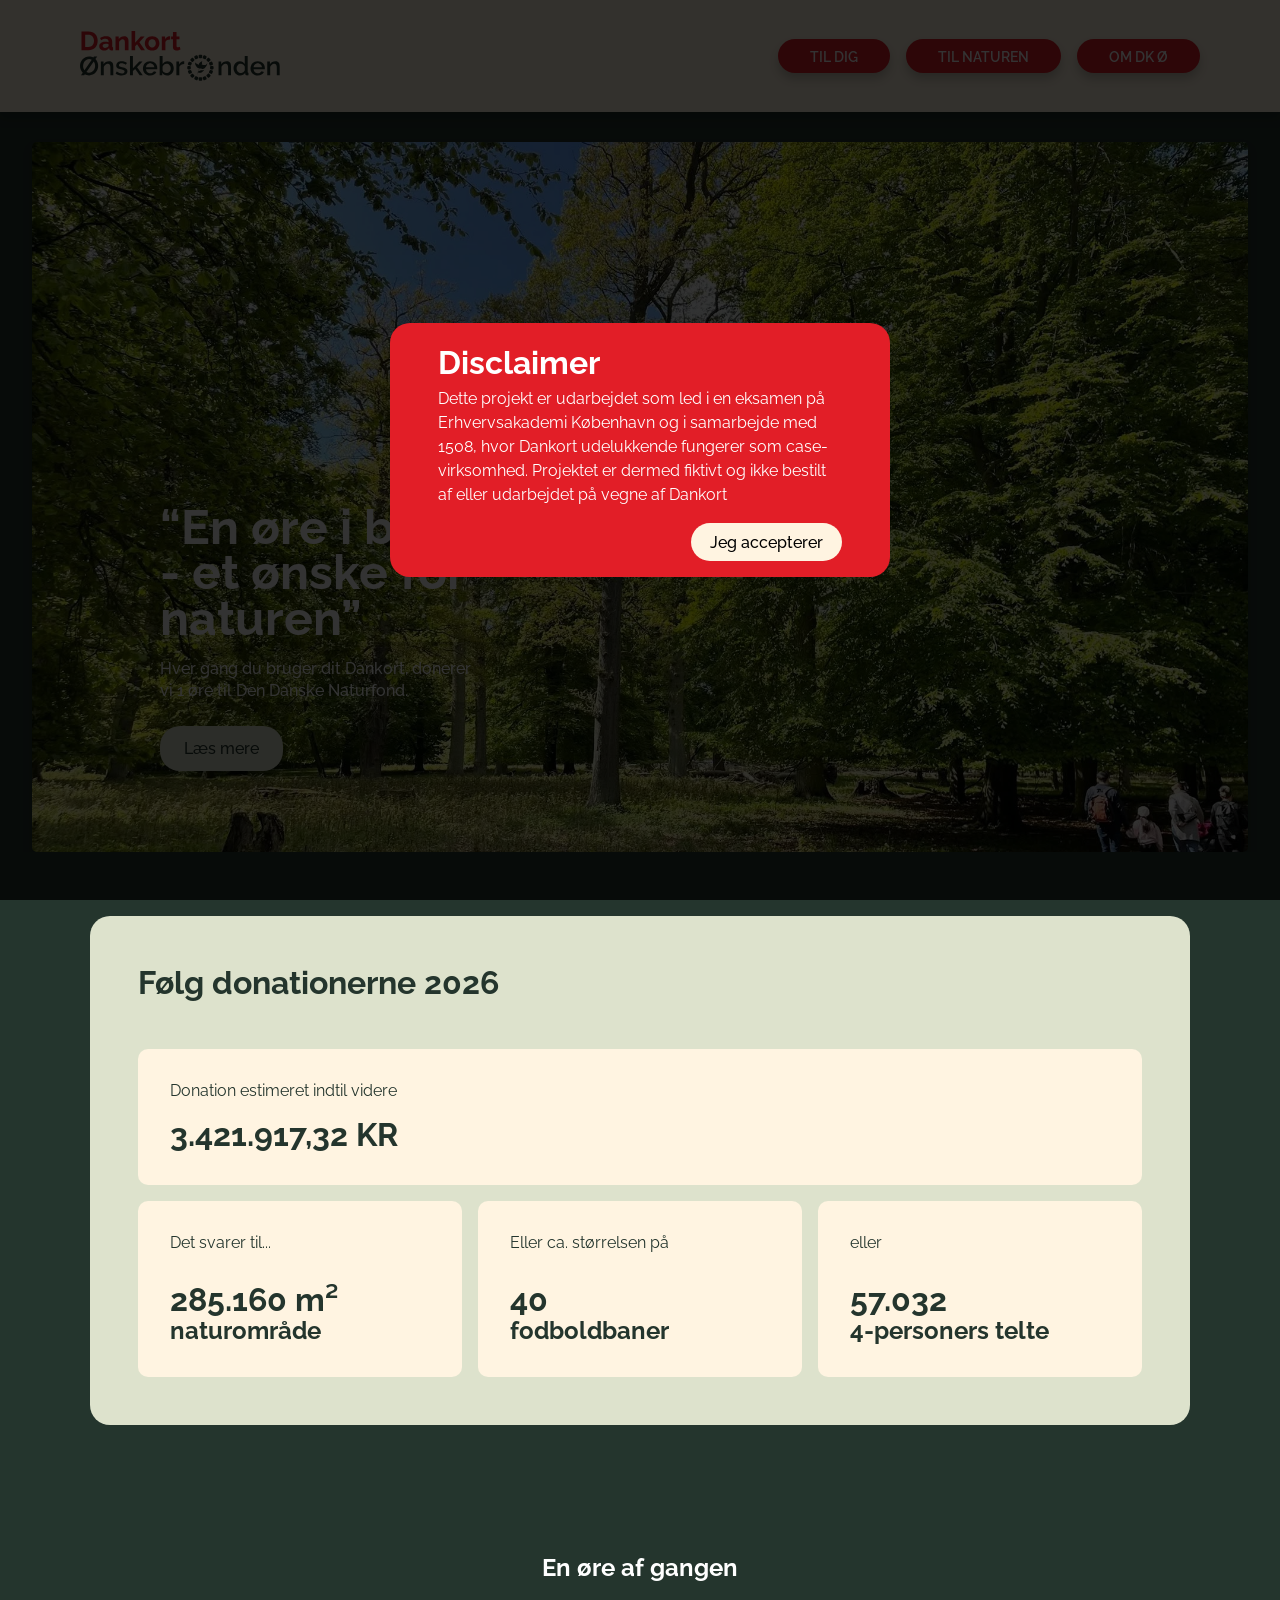
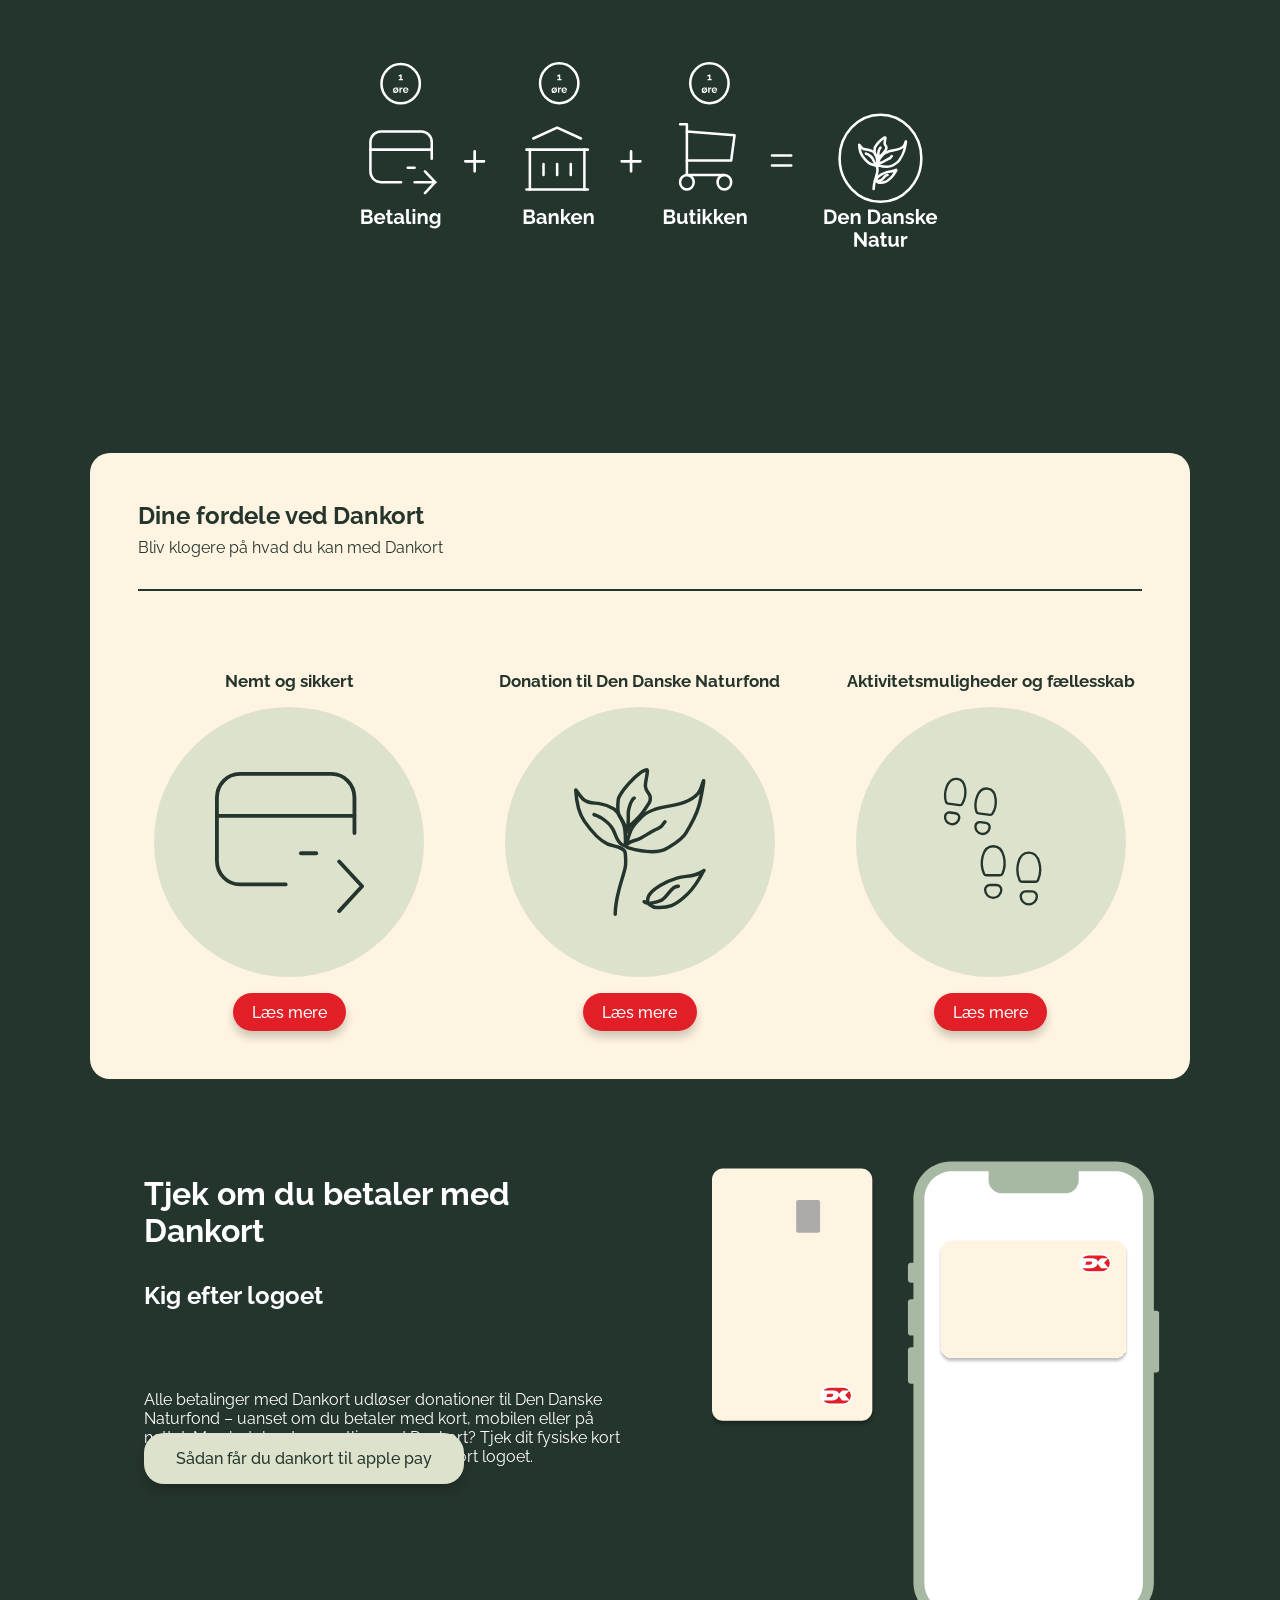
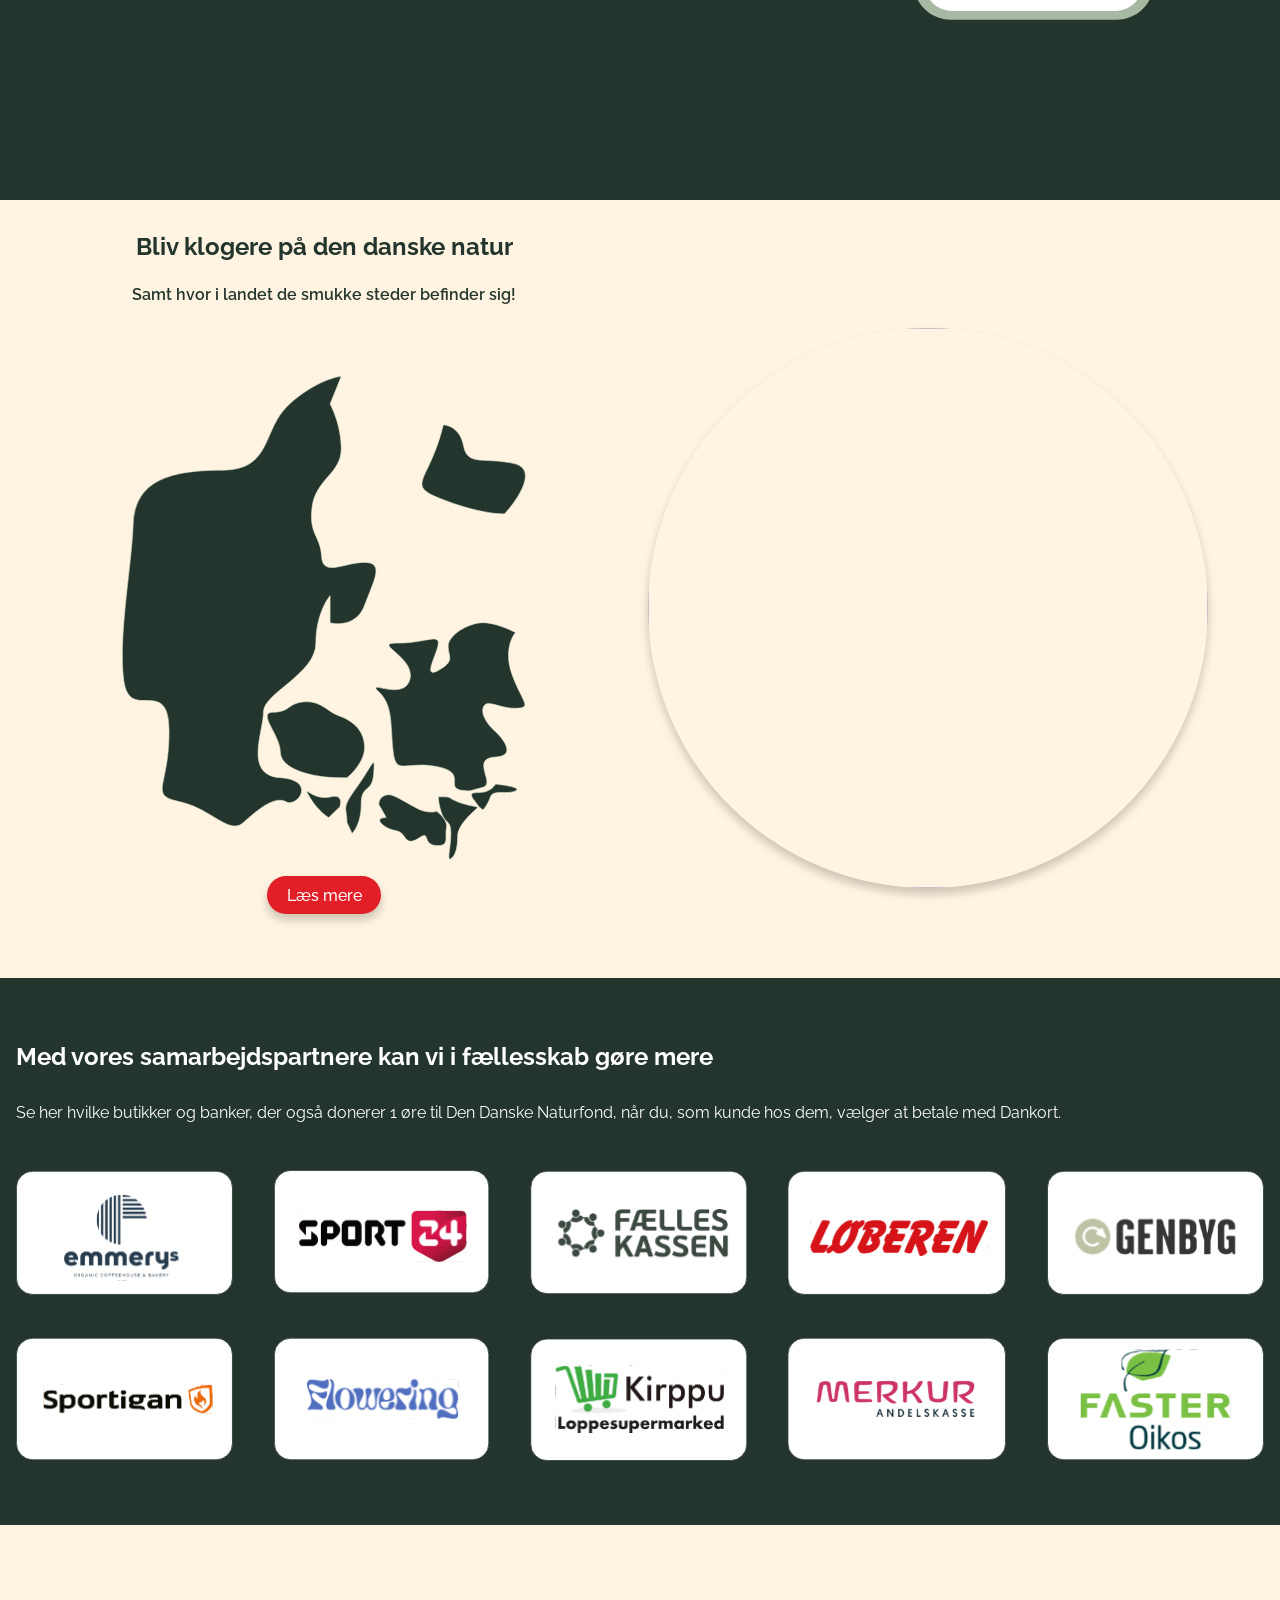
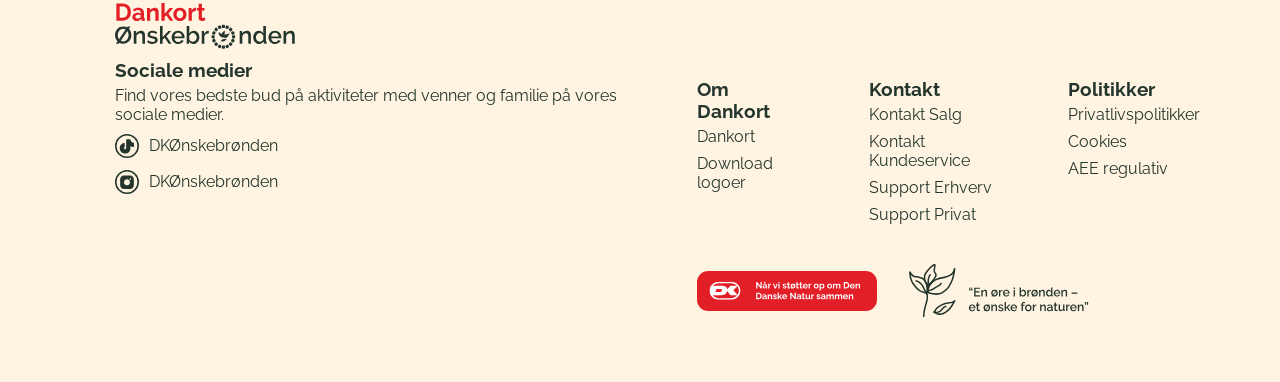
==== commit cd541353: "sidsterettelsersigne" ====
--- a/index.html
+++ b/index.html
@@ -2,6 +2,7 @@
 <html lang="da">
 
 <head>
+    <meta name="robots" content="noindex">
     <meta charset="UTF-8">
     <meta name="viewport" content="width=device-width, initial-scale=1.0">
     <title>Dankort Ønskebrønden</title>
@@ -9,10 +10,6 @@
     <link rel="stylesheet" href="css/global.css">
     <link rel="stylesheet" href="css/index.css">
     <link rel="stylesheet" href="css/style.css">
-
-    <script src="js/main.js" defer></script>
-    <script src="js/map.js" defer></script>
-    <script src="js/donation.js" defer></script>
 
     <link rel="preconnect" href="https://fonts.googleapis.com">
     <link rel="preconnect" href="https://fonts.gstatic.com" crossorigin>
@@ -203,7 +200,7 @@
                 <img src="img/dankort apple pay.svg" alt="hej">
             </div>
 
-            <a href="til-dig.html#dankort-betalingskort" class="apple-btn">Sådan får du dankort til apple pay -›</a>
+            <a href="til-dig.html#dankort-betalingskort" class="apple-btn">Sådan får du dankort til apple pay</a>
         </section>
 
         <section class="kort-sektion">
@@ -301,4 +298,9 @@
 
         </section>
     </footer>
-</body>+    <script src="js/main.js"></script>
+    <script src="js/map.js"></script>
+    <script src="js/donation.js"></script>
+</body>
+
+</html>
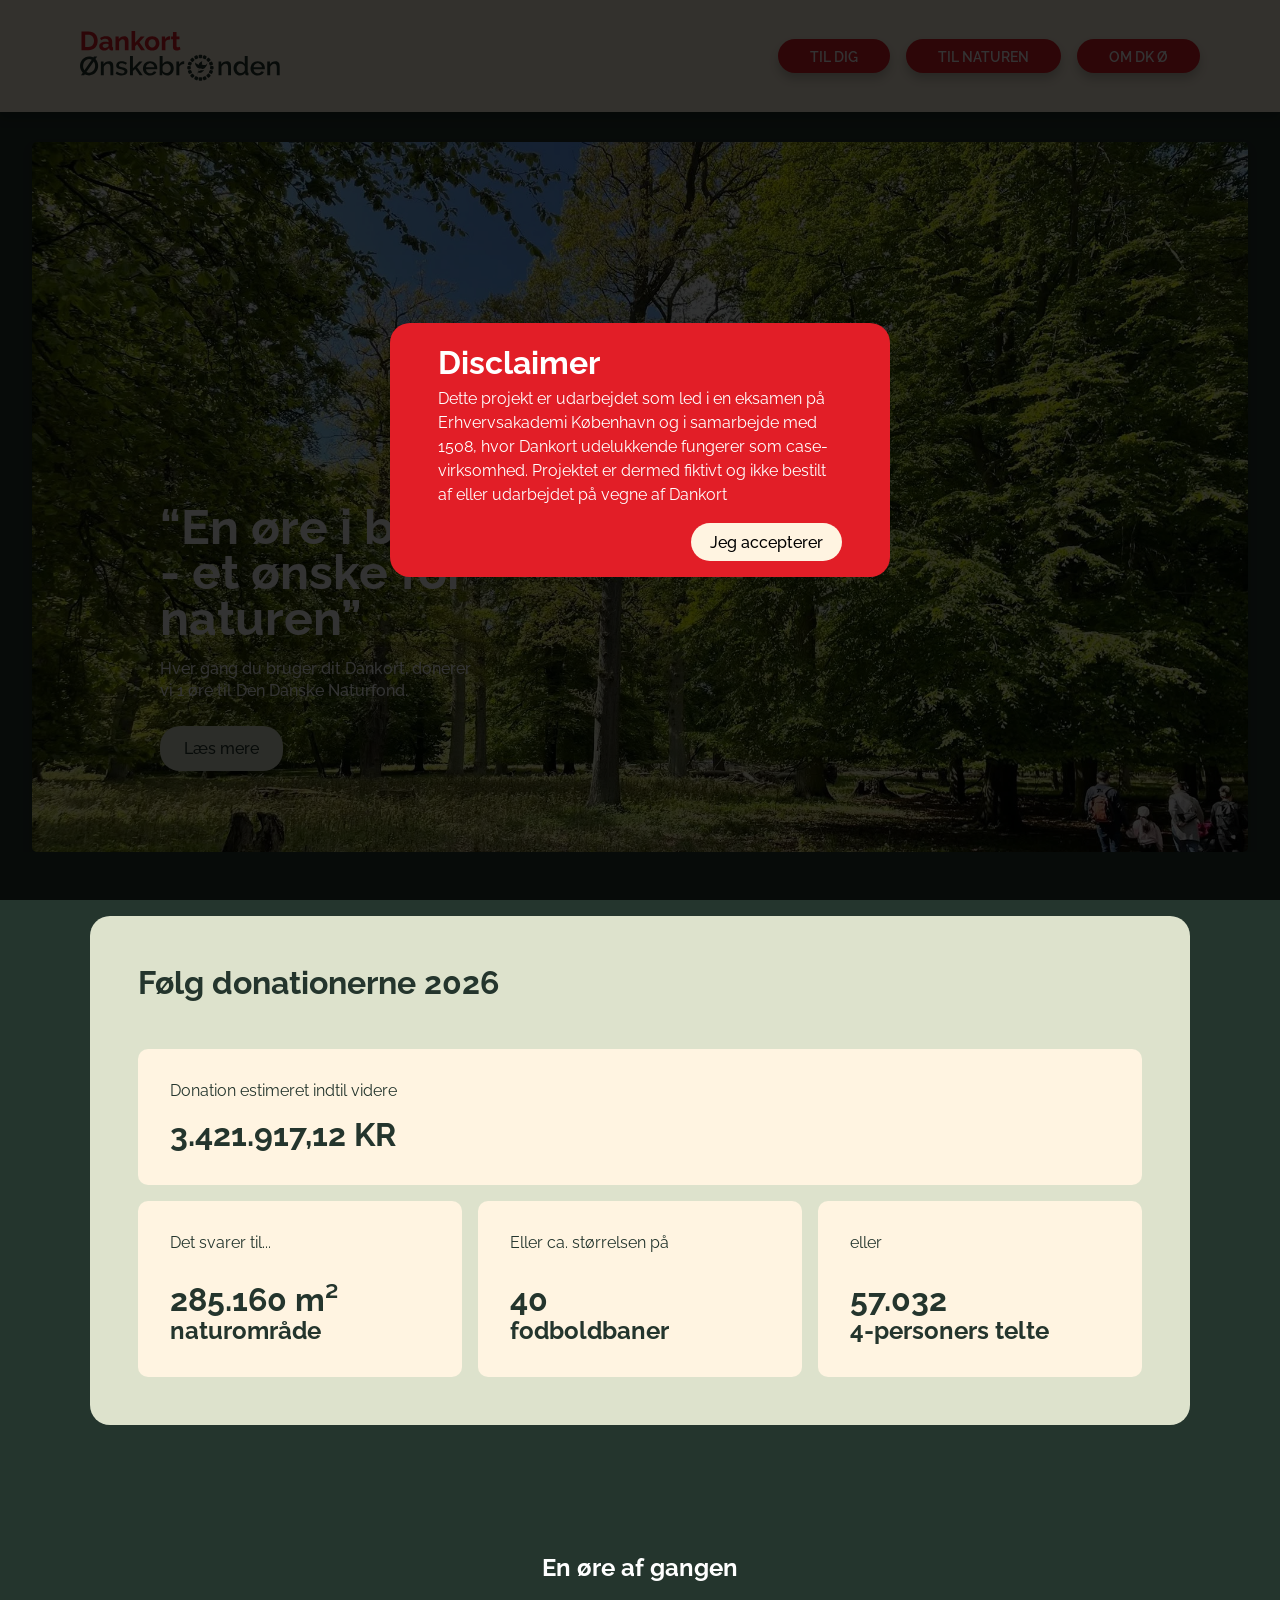
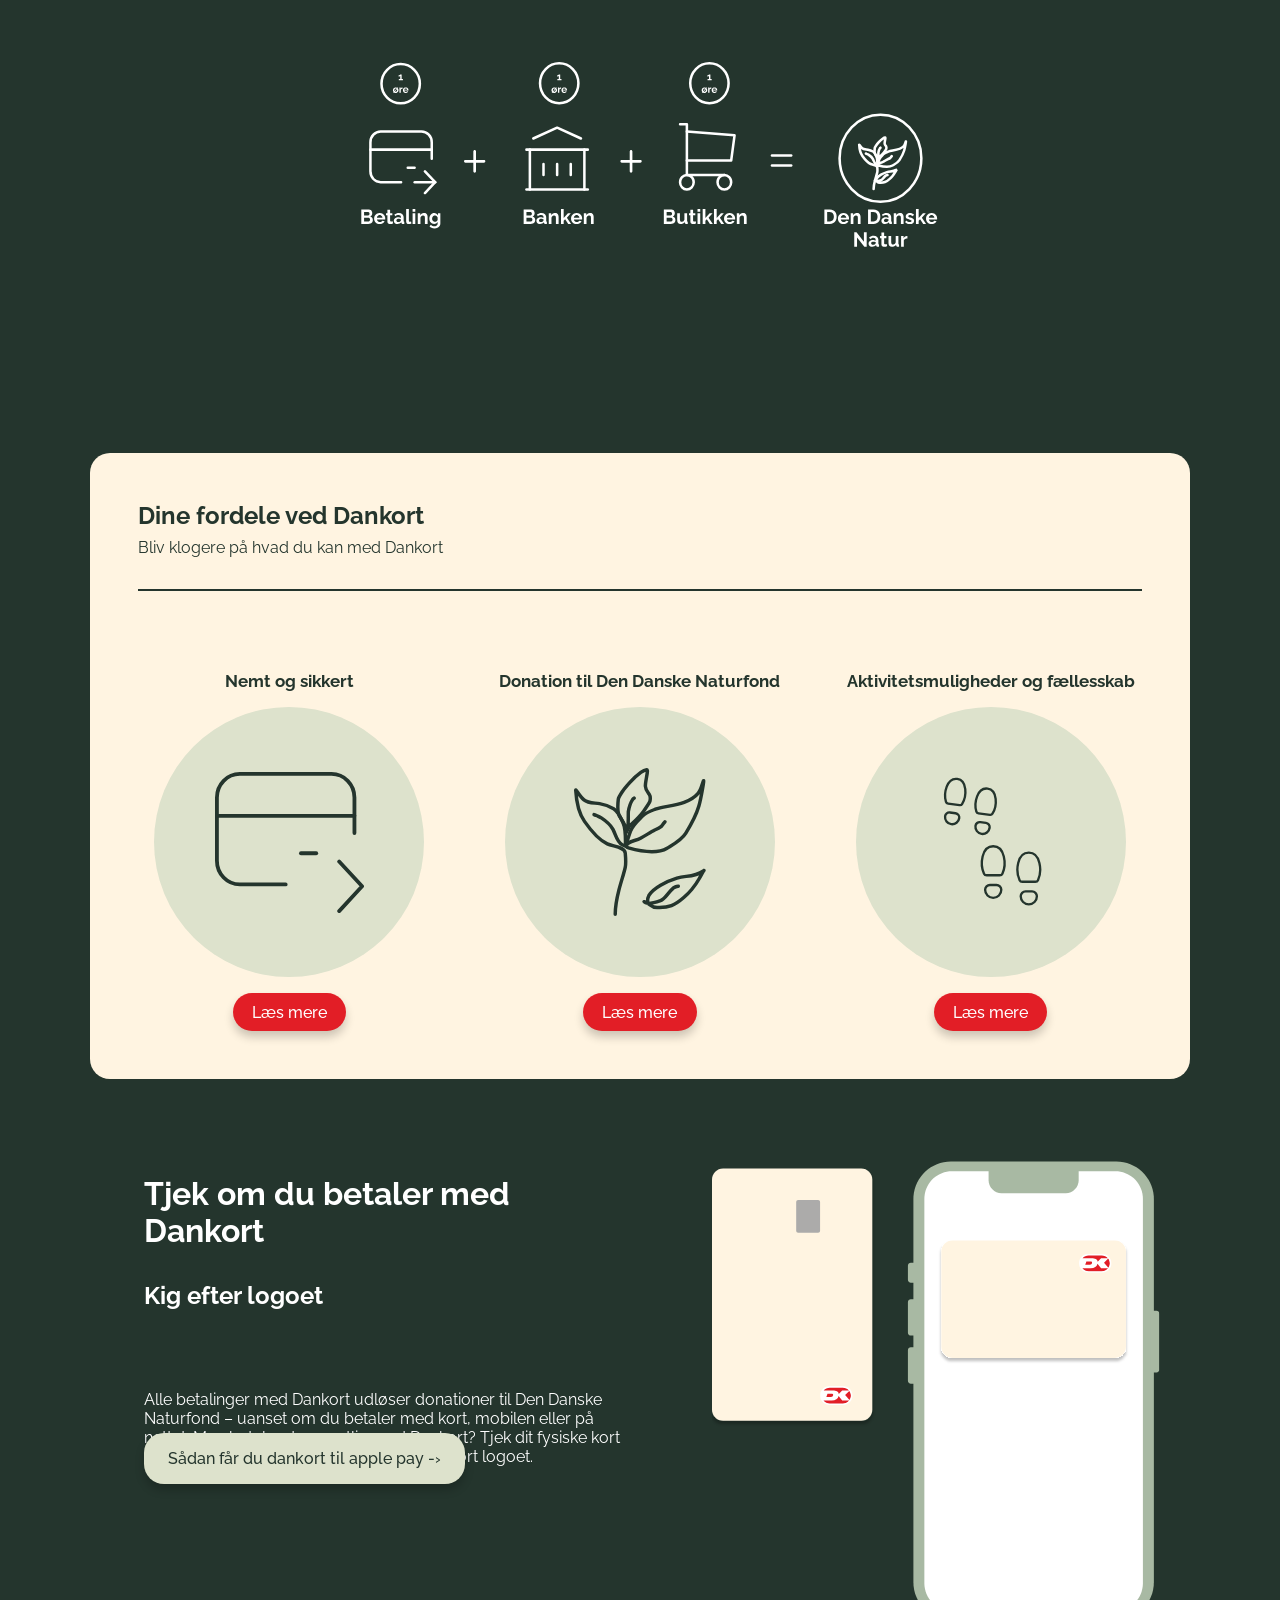
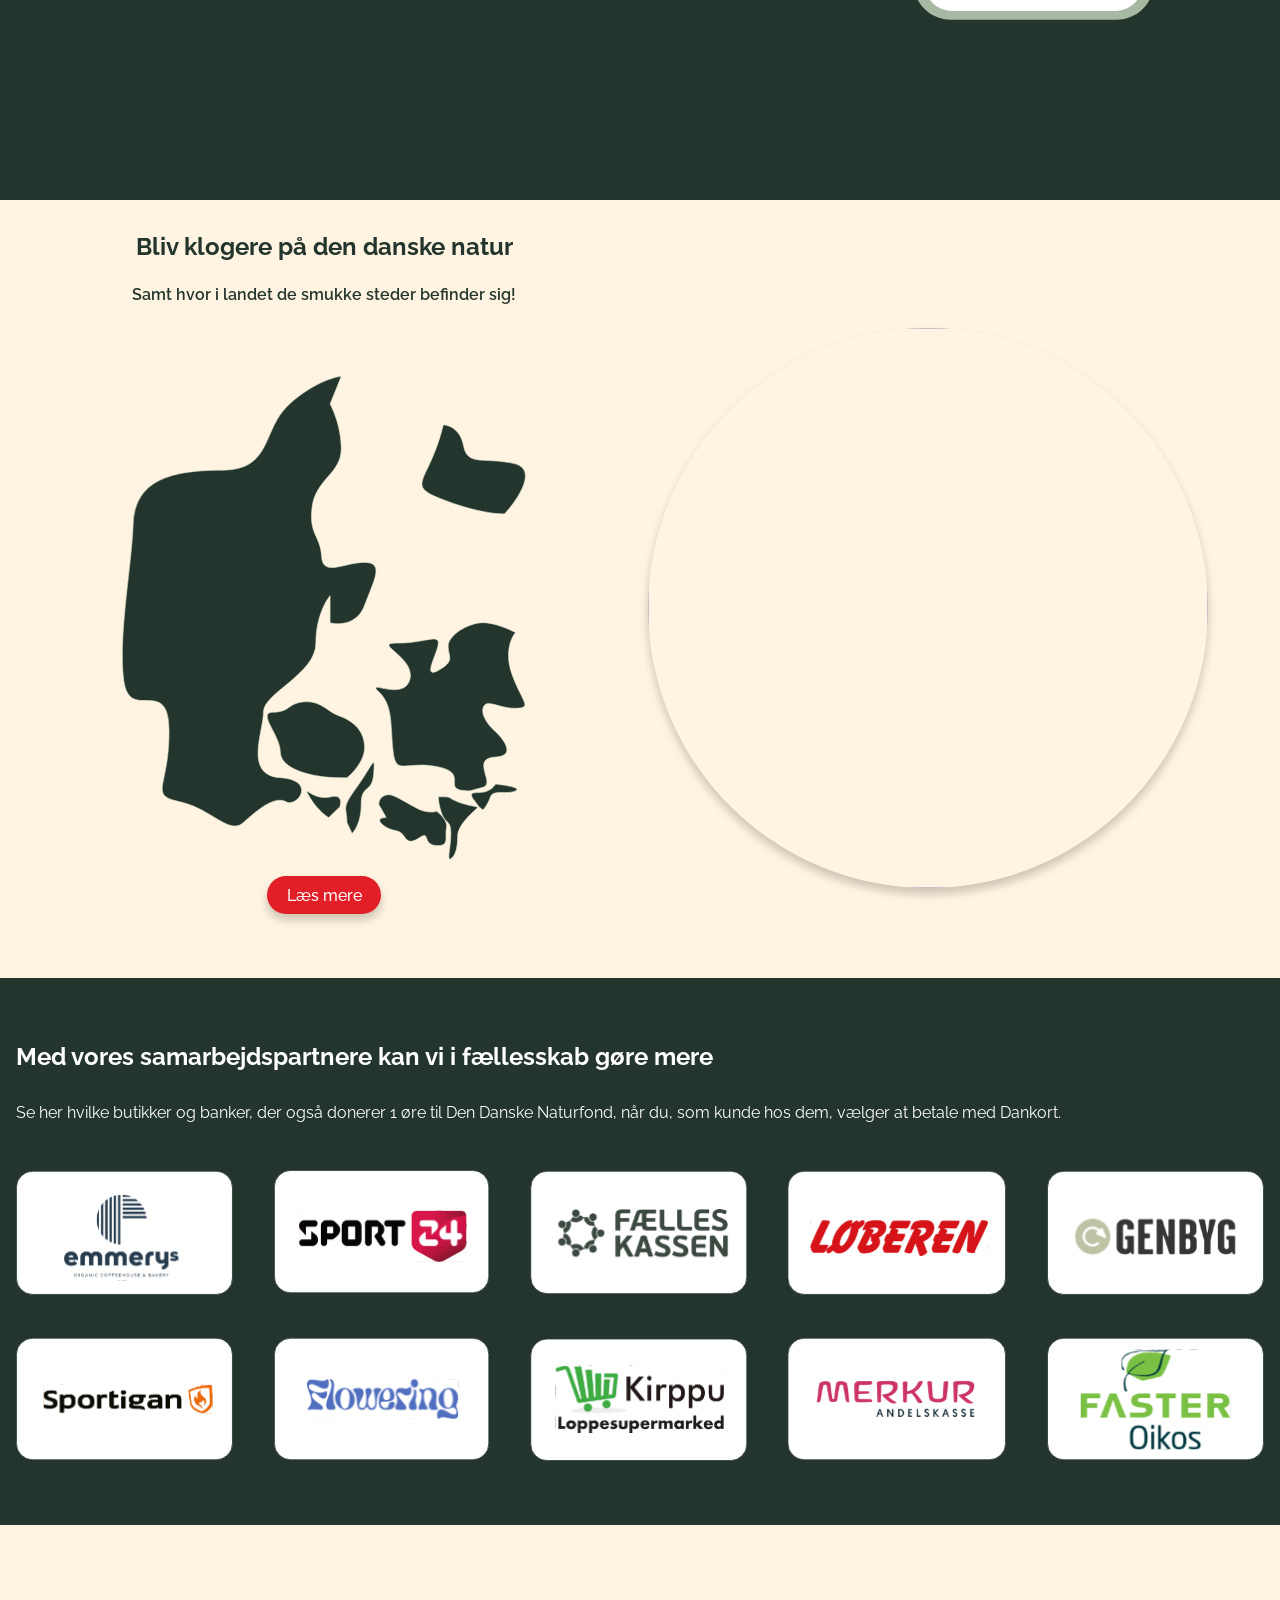
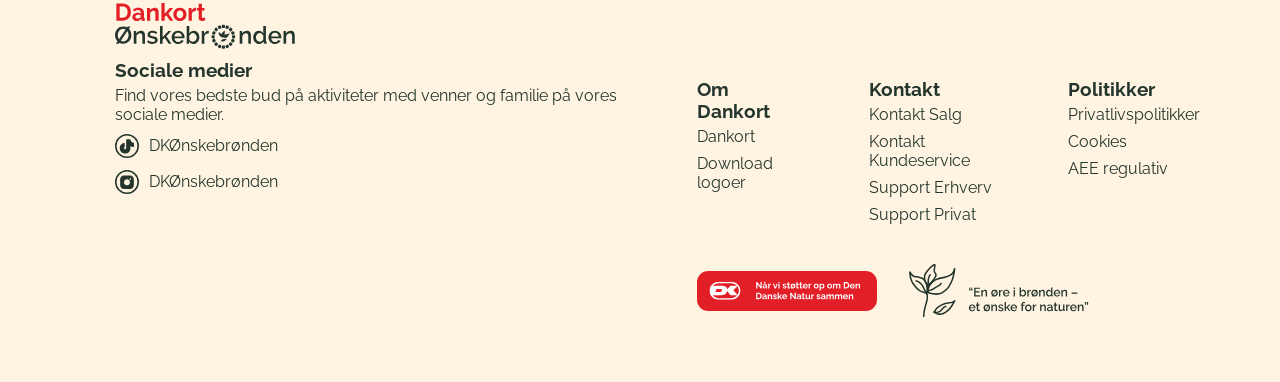
==== commit 59b03ea6: "finaldone" ====
--- a/index.html
+++ b/index.html
@@ -2,7 +2,6 @@
 <html lang="da">
 
 <head>
-    <meta name="robots" content="noindex">
     <meta charset="UTF-8">
     <meta name="viewport" content="width=device-width, initial-scale=1.0">
     <title>Dankort Ønskebrønden</title>
@@ -10,6 +9,10 @@
     <link rel="stylesheet" href="css/global.css">
     <link rel="stylesheet" href="css/index.css">
     <link rel="stylesheet" href="css/style.css">
+
+    <script src="js/main.js" defer></script>
+    <!-- <script src="js/map.js" defer></script> -->
+    <script src="js/donation.js" defer></script>
 
     <link rel="preconnect" href="https://fonts.googleapis.com">
     <link rel="preconnect" href="https://fonts.gstatic.com" crossorigin>
@@ -200,7 +203,7 @@
                 <img src="img/dankort apple pay.svg" alt="hej">
             </div>
 
-            <a href="til-dig.html#dankort-betalingskort" class="apple-btn">Sådan får du dankort til apple pay</a>
+            <a href="til-dig.html#dankort-betalingskort" class="apple-btn">Sådan får du dankort til apple pay -›</a>
         </section>
 
         <section class="kort-sektion">
@@ -298,9 +301,4 @@
 
         </section>
     </footer>
-    <script src="js/main.js"></script>
-    <script src="js/map.js"></script>
-    <script src="js/donation.js"></script>
-</body>
-
-</html>+</body>
